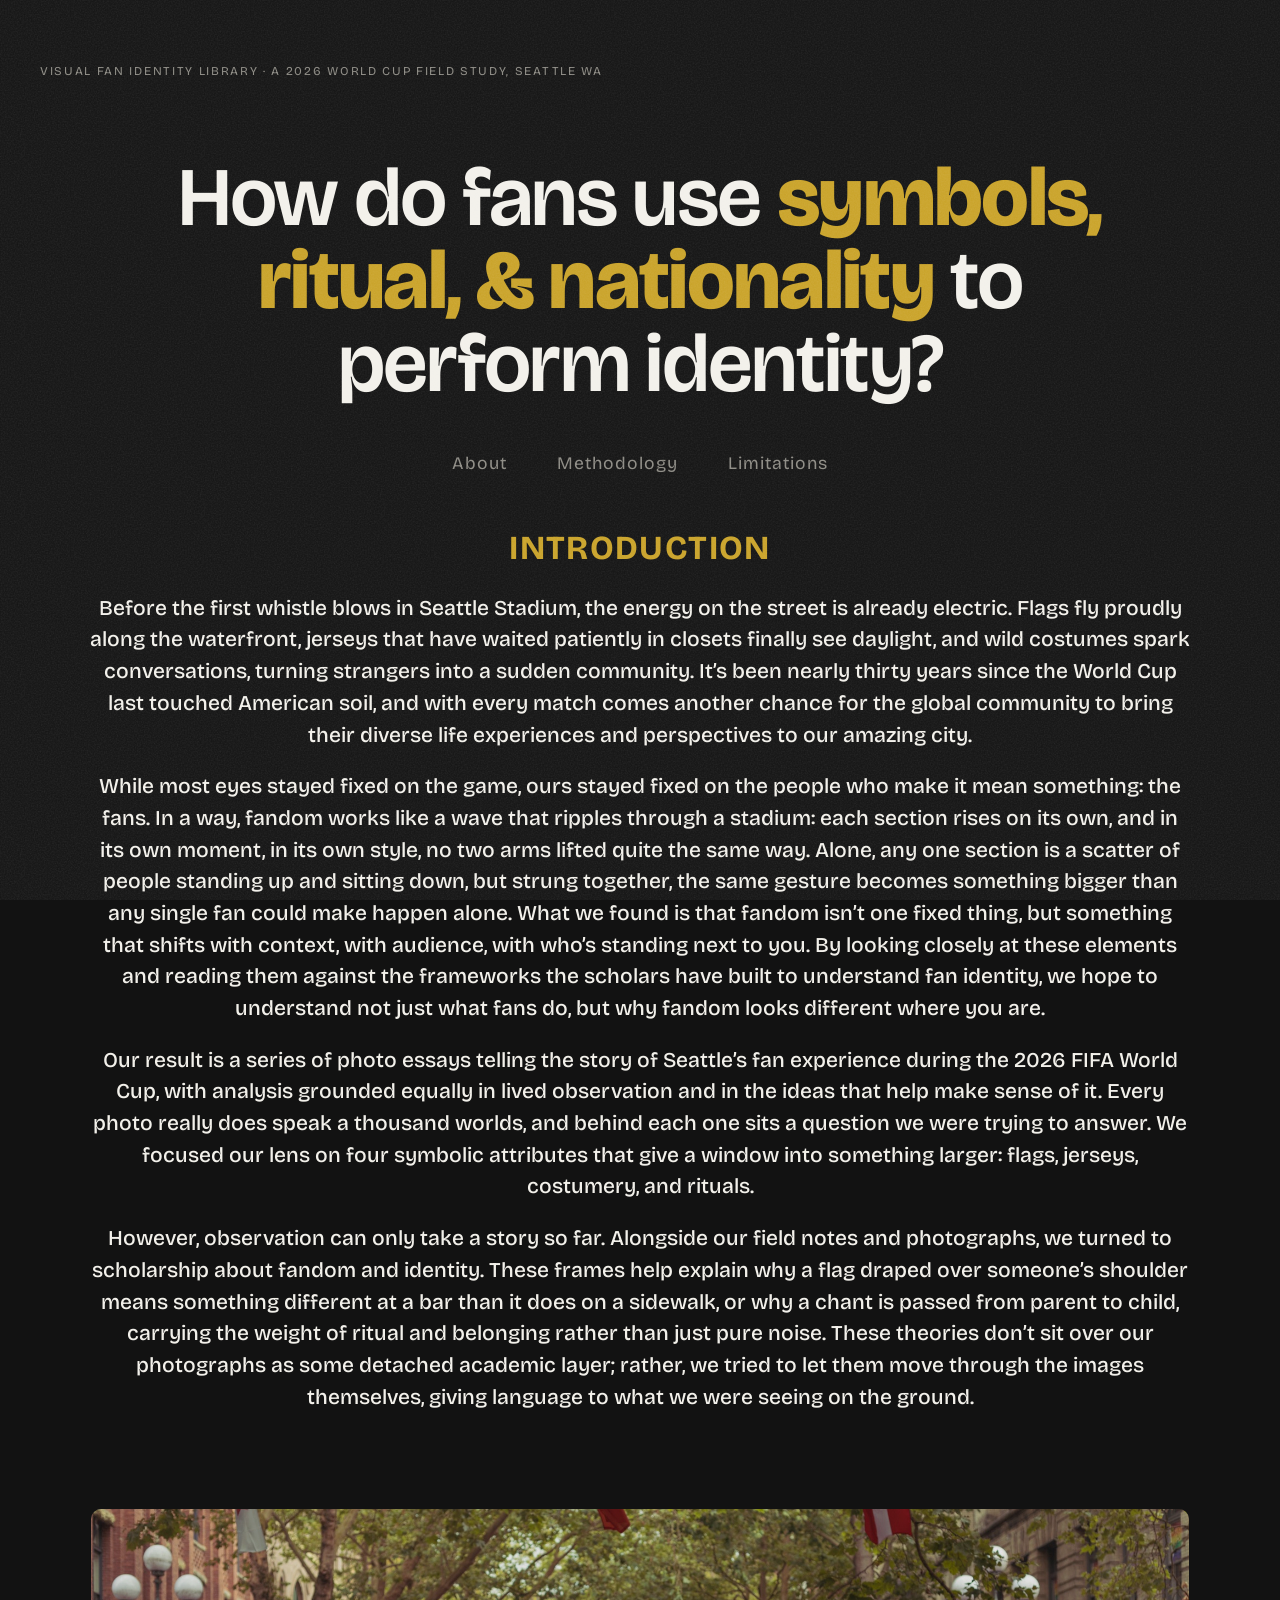
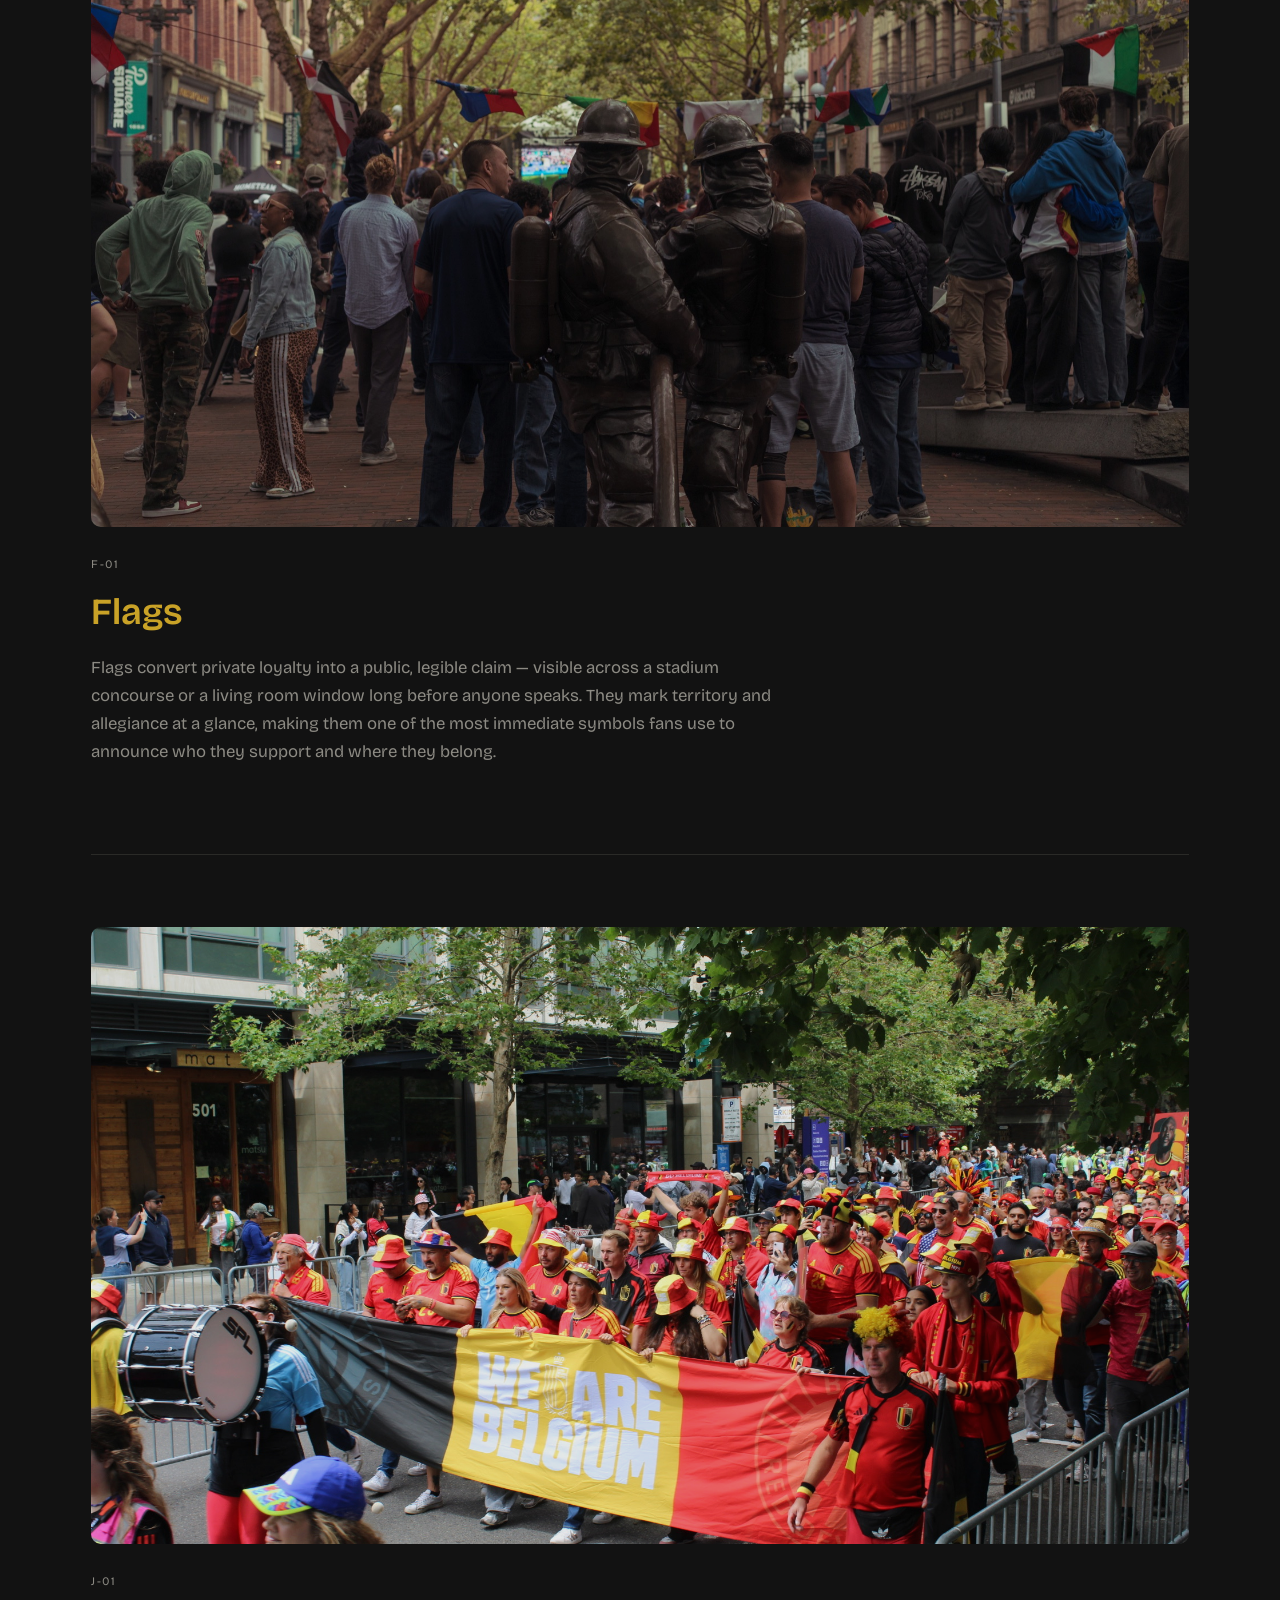
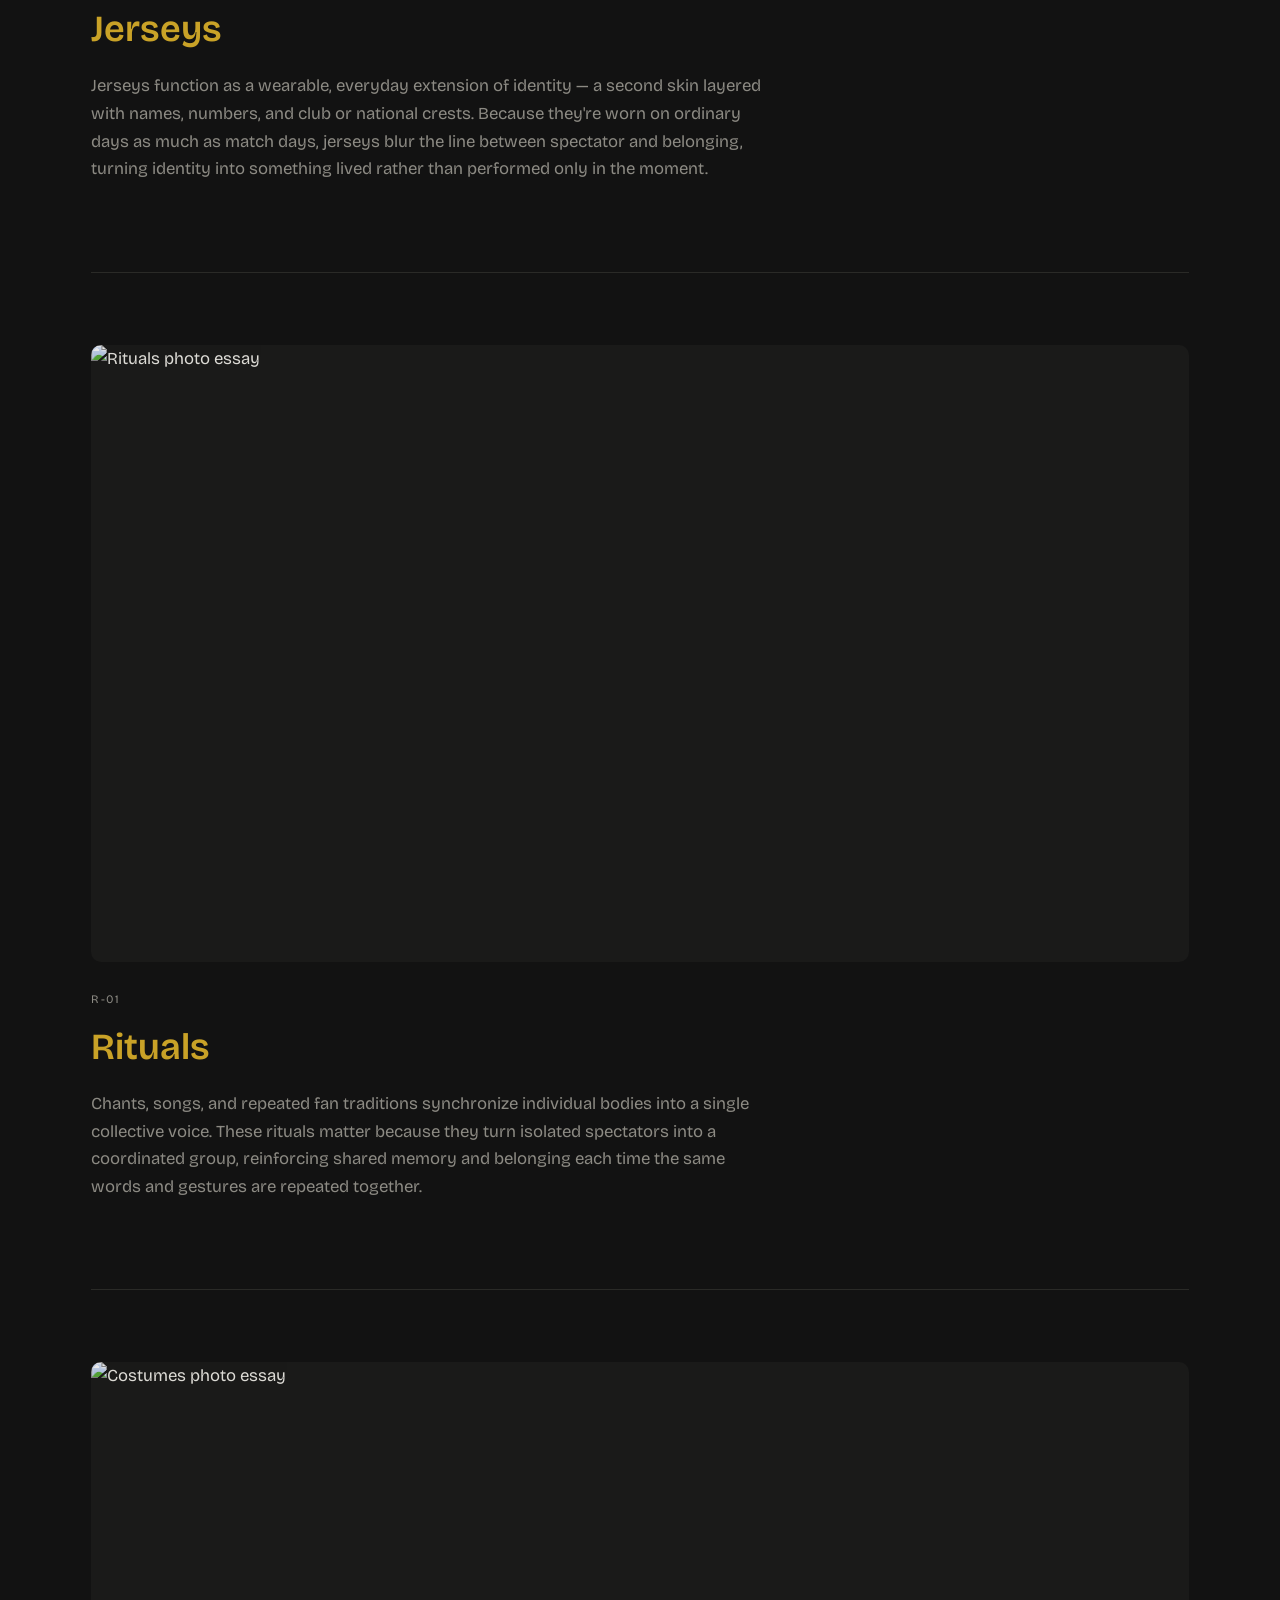
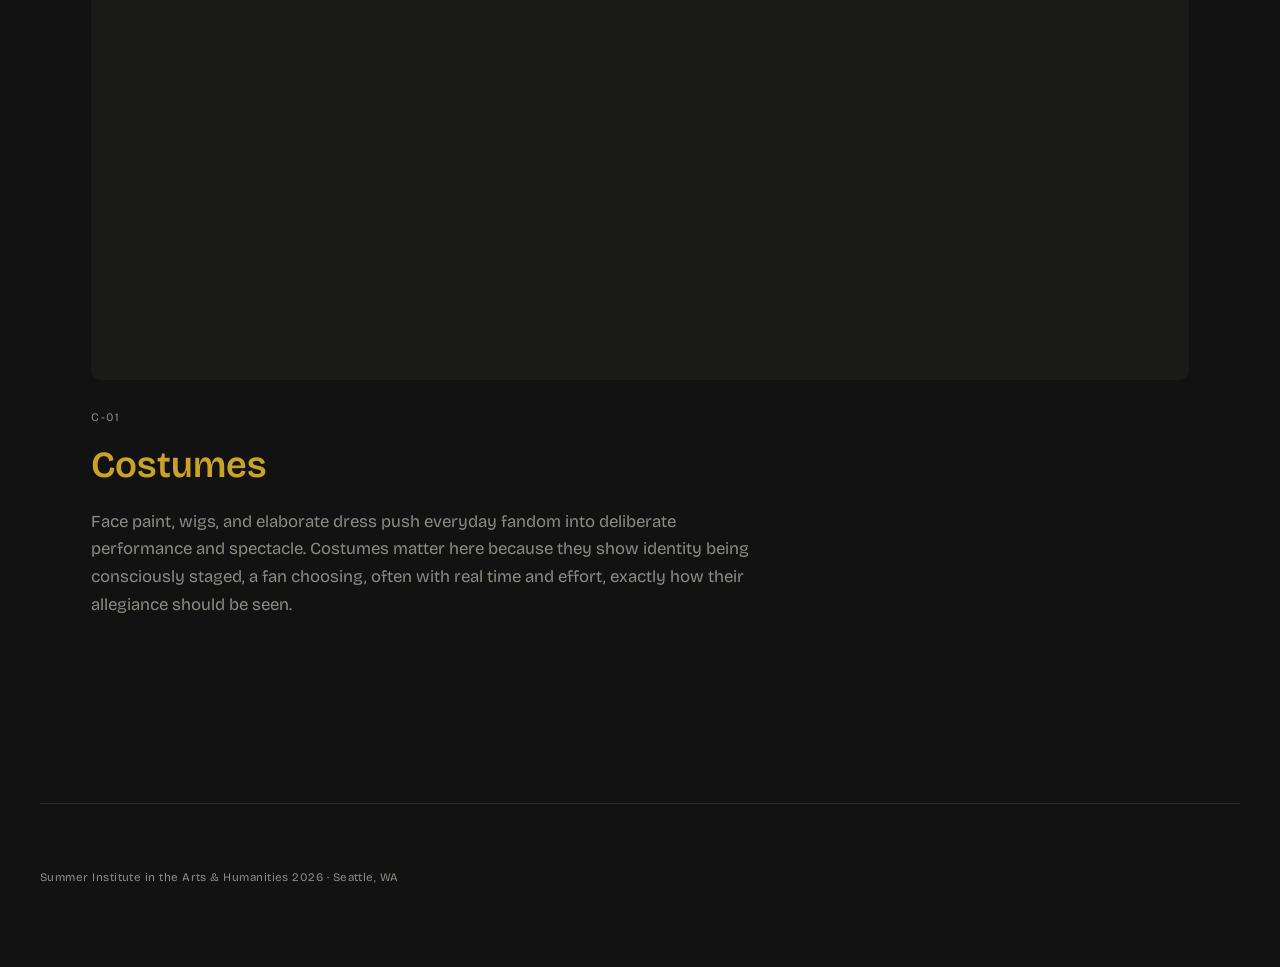
==== index.html @ 1fa7d779 "Remove Bibliography page, add Flags bibliography, center Jerseys/Costumes captions - Delete standalo" ====
<!DOCTYPE html>
<html lang="en">
<head>
  <meta charset="UTF-8">
  <meta name="viewport" content="width=device-width, initial-scale=1.0">
  <!-- EDIT ME: this shows up as the browser tab title -->
  <title>Visual Fandom Gallery — Symbols of Fan Identity in Seattle World Cup Culture</title>
  <link rel="stylesheet" href="styles.css">
</head>
<body>

  <div class="grain" aria-hidden="true"></div>

  <!-- ============================================================
       PAGE LOADER — a brief building-blocks animation shown while
       the page loads, faded out by loader.js once everything is
       ready. Purely decorative; the <noscript> rule keeps it from
       blocking the page for anyone without JavaScript.
       ============================================================ -->
  <div class="loader" id="page-loader" aria-hidden="true">
    <div class="loader__stack">
      <span class="loader__block loader__block--1"></span>
      <span class="loader__block loader__block--2"></span>
      <span class="loader__block loader__block--3"></span>
    </div>
    <p class="loader__text">Built by students in the Arts &amp; Humanities</p>
  </div>
  <noscript><style>.loader { display: none; }</style></noscript>

  <!-- ============================================================
       MASTHEAD — plain text only on the home page, on purpose.
       No nav links here: the four photos below (plus the section
       links under the hero title) are the only clickable things on
       this page.
       ============================================================ -->
  <header class="masthead container">
    <span class="masthead__wordmark">Visual Fan Identity Library · A 2026 World Cup Field Study, Seattle WA</span>
  </header>

  <main>
    <!-- ============================================================
         HERO — big headline + short intro, deliberately off-center.
         EDIT ME: replace both the headline and the 2-4 sentence
         intro paragraph with your own project description.
         ============================================================ -->
    <section class="hero container">
      <h1 class="hero__title">How do fans use <em>symbols, ritual, &amp; nationality</em> to perform identity?</h1>

      <!-- ============================================================
           SECTION LINKS — plain text, centered, larger than the small
           mono nav used elsewhere. Each plays a quick decode animation
           (see script at the bottom of this file) before navigating.
           ============================================================ -->
      <nav class="section-links" aria-label="About this project">
        <a href="about.html" class="section-link">About</a>
        <a href="methodology.html" class="section-link">Methodology</a>
        <a href="limitations.html" class="section-link">Limitations</a>
      </nav>

      <div class="hero__intro">
        <span class="eyebrow">Introduction</span>
        <p>
          Before the first whistle blows in Seattle Stadium, the energy on the street is
          already electric. Flags fly proudly along the waterfront, jerseys that have
          waited patiently in closets finally see daylight, and wild costumes spark
          conversations, turning strangers into a sudden community. It’s been nearly
          thirty years since the World Cup last touched American soil, and with every
          match comes another chance for the global community to bring their diverse
          life experiences and perspectives to our amazing city.
        </p>
        <p>
          While most eyes stayed fixed on the game, ours stayed fixed on the people who
          make it mean something: the fans. In a way, fandom works like a wave that
          ripples through a stadium: each section rises on its own, and in its own
          moment, in its own style, no two arms lifted quite the same way. Alone, any
          one section is a scatter of people standing up and sitting down, but strung
          together, the same gesture becomes something bigger than any single fan could
          make happen alone. What we found is that fandom isn’t one fixed thing, but
          something that shifts with context, with audience, with who’s standing next
          to you. By looking closely at these elements and reading them against the
          frameworks the scholars have built to understand fan identity, we hope to
          understand not just what fans do, but why fandom looks different where you are.
        </p>
        <p>
          Our result is a series of photo essays telling the story of Seattle’s fan
          experience during the 2026 FIFA World Cup, with analysis grounded equally in
          lived observation and in the ideas that help make sense of it. Every photo
          really does speak a thousand worlds, and behind each one sits a question we
          were trying to answer. We focused our lens on four symbolic attributes that
          give a window into something larger: flags, jerseys, costumery, and rituals.
        </p>
        <p>
          However, observation can only take a story so far. Alongside our field notes
          and photographs, we turned to scholarship about fandom and identity. These
          frames help explain why a flag draped over someone’s shoulder means something
          different at a bar than it does on a sidewalk, or why a chant is passed from
          parent to child, carrying the weight of ritual and belonging rather than just
          pure noise. These theories don’t sit over our photographs as some detached
          academic layer; rather, we tried to let them move through the images
          themselves, giving language to what we were seeing on the ground.
        </p>
      </div>
    </section>

    <!-- ============================================================
         CATEGORY LIST — the only interactive elements on this page.
         Each category is one <article class="category"> containing:
           1) a photo wrapped in <a class="photo-link"> — the ONLY link
           2) a heading + short blurb underneath, as plain text (not a link)
         All four photos share the same aspect ratio (set in styles.css)
         so they read as one consistent scrolling list.
         To reorder categories, move the whole <article>...</article>
         block up or down. To edit a blurb, just rewrite the text inside
         its <p class="category__blurb">.
         ============================================================ -->
    <section class="container">
      <div class="category-list">

        <article class="category">
          <a class="photo-link" href="flags.html" aria-label="View the Flags photo essay">
            <!-- EDIT ME: swap src for a real photo, e.g. images/flags-cover.jpg -->
            <img class="photo-link__img" src="cover-flags.jpg" alt="Flags photo essay">
          </a>
          <div class="category__copy">
            <span class="category__code">F-01</span>
            <h2 class="category__title">Flags</h2>
            <!-- EDIT ME -->
            <p class="category__blurb">
              Flags convert private loyalty into a public, legible claim — visible across
              a stadium concourse or a living room window long before anyone speaks. They
              mark territory and allegiance at a glance, making them one of the most
              immediate symbols fans use to announce who they support and where they belong.
            </p>
          </div>
        </article>

        <article class="category">
          <a class="photo-link" href="jerseys.html" aria-label="View the Jerseys photo essay">
            <img class="photo-link__img" src="JerseyCoverPhoto.JPG" alt="Jerseys photo essay">
          </a>
          <div class="category__copy">
            <span class="category__code">J-01</span>
            <h2 class="category__title">Jerseys</h2>
            <p class="category__blurb">
              Jerseys function as a wearable, everyday extension of identity — a second
              skin layered with names, numbers, and club or national crests. Because
              they're worn on ordinary days as much as match days, jerseys blur the line
              between spectator and belonging, turning identity into something lived
              rather than performed only in the moment.
            </p>
          </div>
        </article>

        <article class="category">
          <a class="photo-link" href="rituals.html" aria-label="View the Rituals photo essay">
            <img class="photo-link__img" src="Ritual_Photo0.jpg" alt="Rituals photo essay">
          </a>
          <div class="category__copy">
            <span class="category__code">R-01</span>
            <h2 class="category__title">Rituals</h2>
            <p class="category__blurb">
              Chants, songs, and repeated fan traditions synchronize individual bodies
              into a single collective voice. These rituals matter because they turn
              isolated spectators into a coordinated group, reinforcing shared memory and
              belonging each time the same words and gestures are repeated together.
            </p>
          </div>
        </article>

        <article class="category">
          <a class="photo-link" href="costumes.html" aria-label="View the Costumes photo essay">
            <img class="photo-link__img" src="images/cover-costumes.svg" alt="Costumes photo essay">
          </a>
          <div class="category__copy">
            <span class="category__code">C-01</span>
            <h2 class="category__title">Costumes</h2>
            <p class="category__blurb">
              Face paint, wigs, and elaborate dress push everyday fandom into deliberate
              performance and spectacle. Costumes matter here because they show identity
              being consciously staged, a fan choosing, often with real time and effort,
              exactly how their allegiance should be seen.
            </p>
          </div>
        </article>

      </div>
    </section>
  </main>

  <!-- Footer is plain text — no link — to keep this page's other
       interactive elements limited to the four photos and the
       section links above. -->
  <footer class="site-footer container">
    <p>Summer Institute in the Arts & Humanities 2026 · Seattle, WA</p>
  </footer>

  <script src="loader.js"></script>

  <!-- ============================================================
       SECTION LINK ANIMATION — deliberately low-effort: on click,
       scramble each link's letters for a few frames, then land on
       its target page. Purely decorative; falls back to a normal
       link if JS is unavailable (no e.preventDefault happens without it).
       ============================================================ -->
  <script>
    (function () {
      var links = document.querySelectorAll('.section-link');
      var chars = 'ABCDEFGHIJKLMNOPQRSTUVWXYZ';

      links.forEach(function (link) {
        var label = link.textContent;

        link.addEventListener('click', function (e) {
          e.preventDefault();
          var target = link.getAttribute('href');
          var frame = 0;
          var totalFrames = 10;

          link.classList.add('section-link--decoding');

          var interval = setInterval(function () {
            frame++;
            var revealCount = Math.round((frame / totalFrames) * label.length);
            var scrambled = label
              .split('')
              .map(function (ch, i) {
                return i < revealCount ? ch : chars[Math.floor(Math.random() * chars.length)];
              })
              .join('');
            link.textContent = scrambled;

            if (frame >= totalFrames) {
              clearInterval(interval);
              link.textContent = label;
              window.location.href = target;
            }
          }, 35);
        });
      });
    })();
  </script>

</body>
</html>
---- styles.css ----
/* =========================================================================
   STYLES.CSS
   One stylesheet, shared by every page.
   Read top to bottom:
     1. Fonts + tokens (color/type/space) — change the whole site from here
     2. Reset / base
     3. Masthead + footer
     4. Home page: hero + vertical category list
     5. Sub-pages: essay header, sequential essay figures, prev/next
     6. Small screens
   "EDIT ME" comments mark what you'll actually want to touch.
   ========================================================================= */

@import url('https://fonts.googleapis.com/css2?family=Bricolage+Grotesque:opsz,wght@6..144,200..800&display=swap');

/* -------------------------------------------------------------------------
   1. TOKENS
   A dominant charcoal surface, one sharp lime accent used sparingly, and
   two elevated tones for bento-style layering. Colors are intentionally
   NOT distributed evenly — almost everything on the page is charcoal/off-
   white; lime appears only where it should draw the eye.
   ------------------------------------------------------------------------- */
:root {
  /* EDIT ME: colors */
  --bg: #121212;            /* dominant surface — deep charcoal */
  --bg-elevated: #1A1A19;   /* first layer up — bento tile background */
  --bg-elevated-2: #202020; /* second layer up — hover / deepest tile */
  --text: #F2F0EA;          /* primary text, warm off-white (not pure white) */
  --text-muted: #8C8A83;    /* secondary / caption text */
  --line: #2A2A27;          /* hairline borders, seams between bento tiles */
  --accent: #C9A227;        /* archive-label brass — the ONE sharp accent. use rarely. */
  --accent-dim: #A6841F;    /* pressed/hover state for the accent */

  /* type */
  /* One bold contemporary grotesque, three roles: headline, body, and
     small tracked labels are all Bricolage Grotesque, differentiated
     by weight/size/case rather than by swapping typefaces — closer to
     how a museum brands its own exhibitions (bold sans wayfinding)
     than a typical "heading font + body font + UI font" tech stack. */
  --font-display: 'Bricolage Grotesque', sans-serif;
  --font-body: 'Bricolage Grotesque', sans-serif;
  --font-mono: 'Bricolage Grotesque', sans-serif; /* labels/catalog codes — no monospace */

  /* layout */
  --max-width: 1200px;
  --gutter: clamp(1.25rem, 4vw, 4rem); /* generous, responsive side margin */
  --seam: 3px; /* gap between bento tiles */
}

/* -------------------------------------------------------------------------
   2. RESET / BASE
   ------------------------------------------------------------------------- */
* { box-sizing: border-box; }

html { scroll-behavior: smooth; }

body {
  margin: 0;
  background: var(--bg);
  color: var(--text);
  font-family: var(--font-body);
  font-size: 1.05rem;
  line-height: 1.65;
  -webkit-font-smoothing: antialiased;
}

/* Film-grain overlay, screen-space (fixed, not tied to page height),
   so the charcoal surfaces read as a textured print rather than a
   flat digital black. Pure SVG noise, no image asset. Sits above
   everything (including photos) but never blocks clicks. */
.grain {
  position: fixed;
  inset: 0;
  z-index: 9999; /* above everything, including photos */
  pointer-events: none;
  opacity: 0.11;
  mix-blend-mode: screen;
  background-image: url("data:image/svg+xml,%3Csvg xmlns='http://www.w3.org/2000/svg' width='180' height='180'%3E%3Cfilter id='n'%3E%3CfeTurbulence type='fractalNoise' baseFrequency='0.7' numOctaves='3' stitchTiles='stitch'/%3E%3CfeColorMatrix type='saturate' values='0'/%3E%3C/filter%3E%3Crect width='100%25' height='100%25' filter='url(%23n)'/%3E%3C/svg%3E");
  background-size: 180px 180px;
}

h1, h2, h3 {
  font-family: var(--font-display);
  font-weight: 400;
  margin: 0;
}

a { color: inherit; }

a:focus-visible,
button:focus-visible {
  outline: 2px solid var(--accent);
  outline-offset: 4px;
}

img { max-width: 100%; display: block; }

.container {
  max-width: var(--max-width);
  margin: 0 auto;
  padding: 0 var(--gutter);
}

.eyebrow {
  font-family: var(--font-mono);
  font-size: 0.72rem;
  letter-spacing: 0.16em;
  text-transform: uppercase;
  color: var(--accent);
}

/* -------------------------------------------------------------------------
   2b. PAGE LOADER (homepage only)
   A building-blocks animation shown while the homepage loads, faded
   out by loader.js once window "load" fires. Three square blocks
   stack upward, each rotating into place in sequence — the same
   brass accent used everywhere else, on the site's own charcoal
   surface, so it reads as part of the page rather than a generic
   spinner.
   ------------------------------------------------------------------------- */
.loader {
  position: fixed;
  inset: 0;
  z-index: 999;
  display: flex;
  flex-direction: column;
  align-items: center;
  justify-content: center;
  gap: 1.5rem;
  background: var(--bg);
  transition: opacity 1.1s ease, visibility 1.1s ease;
}

.loader.is-hidden {
  opacity: 0;
  visibility: hidden;
  pointer-events: none;
}

.loader__stack {
  position: relative;
  width: 34px;
  height: 114px;
}

.loader__block {
  position: absolute;
  left: 0;
  width: 34px;
  height: 34px;
  border-radius: 5px;
  background: var(--accent);
  opacity: 0;
  transform: translateY(-50px) rotate(-30deg) scale(0.6);
  animation: loader-stack 2.6s ease-in-out infinite;
}

.loader__block--1 { bottom: 0; animation-delay: 0s; }
.loader__block--2 { bottom: 40px; animation-delay: 0.35s; }
.loader__block--3 { bottom: 80px; animation-delay: 0.7s; }

@keyframes loader-stack {
  0%   { opacity: 0; transform: translateY(-50px) rotate(-30deg) scale(0.6); }
  18%  { opacity: 1; transform: translateY(0) rotate(0deg) scale(1); }
  70%  { opacity: 1; transform: translateY(0) rotate(0deg) scale(1); }
  85%  { opacity: 0; transform: translateY(6px) rotate(8deg) scale(0.9); }
  100% { opacity: 0; transform: translateY(-50px) rotate(-30deg) scale(0.6); }
}

.loader__text {
  font-size: 0.72rem;
  letter-spacing: 0.14em;
  text-transform: uppercase;
  color: var(--text-muted);
  margin: 0;
  text-align: center;
}

@media (prefers-reduced-motion: reduce) {
  .loader__block {
    animation: none;
    opacity: 1;
    transform: none;
  }
}

/* -------------------------------------------------------------------------
   3. MASTHEAD + FOOTER
   The home page masthead has NO nav — the four photos are the only
   interactive elements on that page. Sub-pages carry a small text nav
   for wayfinding between essays (see section 5, .site-nav).
   ------------------------------------------------------------------------- */
.masthead {
  padding: clamp(2rem, 5vw, 3.5rem) 0 clamp(1.5rem, 4vw, 2.5rem);
}

.masthead__wordmark {
  font-family: var(--font-mono);
  font-size: 0.75rem;
  letter-spacing: 0.14em;
  text-transform: uppercase;
  color: var(--text-muted);
}

.masthead__wordmark a {
  text-decoration: none;
  color: var(--text-muted);
}

.masthead__wordmark a:hover { color: var(--text); }

/* small text-only nav, used only on sub-pages */
.site-nav {
  margin-top: 0.9rem;
  display: flex;
  gap: 1.25rem;
  flex-wrap: wrap;
}

/* A solid brass block swipes in behind the label on hover (or sits
   permanently under the current page), landing with a slight bounce
   — same block motif as the homepage loader, standing in for the
   old plain underline. */
.site-nav a {
  position: relative;
  display: inline-block;
  font-family: var(--font-mono);
  font-size: 0.75rem;
  letter-spacing: 0.06em;
  text-decoration: none;
  color: var(--text-muted);
  padding: 0.15em 0.4em;
  overflow: hidden;
  transition: color 0.3s ease;
}

.site-nav a::before {
  content: '';
  position: absolute;
  inset: 0;
  background: var(--accent);
  transform: scaleX(0);
  transform-origin: left;
  transition: transform 0.4s cubic-bezier(0.34, 1.56, 0.64, 1);
  z-index: -1;
}

.site-nav a:hover,
.site-nav a[aria-current="page"] {
  color: var(--bg);
}

.site-nav a:hover::before,
.site-nav a[aria-current="page"]::before {
  transform: scaleX(1);
}

.site-footer {
  padding: clamp(2rem, 6vw, 4rem) 0 clamp(2.5rem, 8vw, 5rem);
  margin-top: clamp(3rem, 8vw, 6rem);
  border-top: 1px solid var(--line);
}

.site-footer p {
  font-family: var(--font-mono);
  font-size: 0.72rem;
  letter-spacing: 0.04em;
  color: var(--text-muted);
  margin: 0;
}

.site-footer a { color: var(--text-muted); text-decoration: underline; }
.site-footer a:hover { color: var(--accent); }

/* -------------------------------------------------------------------------
   4a. HOME — hero, centered: headline, "Field Log" label, and the intro
   paragraph all sit centered on the page.
   ------------------------------------------------------------------------- */
.hero {
  padding: clamp(1rem, 4vw, 2rem) 0 clamp(3rem, 8vw, 6rem);
  text-align: center;
}

.hero__title {
  font-size: clamp(2.6rem, 7vw, 5.2rem);
  font-weight: 600;
  line-height: 1.0;
  max-width: 20ch;
  letter-spacing: -0.02em;
  margin: 0 auto; /* centers the title's own text block within .hero */
}

.hero__title em {
  /* Bricolage Grotesque has no true italic, so emphasis comes from a
     weight jump + the accent color instead of a style switch. */
  font-style: normal;
  font-weight: 800;
  color: var(--accent);
}

/* Below the title, above the preface: text-only links out to the
   project's meta pages (About, Methodology, Limitations,
   Bibliography). Larger and more prominent than the small mono nav
   used elsewhere, since this is the page's second interactive
   element (after the four category photos further down). */
.section-links {
  display: flex;
  justify-content: center;
  flex-wrap: wrap;
  gap: clamp(1rem, 3vw, 2rem);
  margin: clamp(1.5rem, 4vw, 2.5rem) 0;
}

/* Same brass-block swipe as .site-nav, sized up to match these
   larger homepage links — a solid block lands behind the label with
   a slight bounce instead of the old plain underline. */
.section-link {
  position: relative;
  display: inline-block;
  font-family: var(--font-mono);
  font-size: clamp(0.95rem, 1.6vw, 1.1rem);
  letter-spacing: 0.06em;
  text-decoration: none;
  color: var(--text-muted);
  padding: 0.2em 0.5em;
  overflow: hidden;
  transition: color 0.3s ease;
}

.section-link::before {
  content: '';
  position: absolute;
  inset: 0;
  background: var(--accent);
  transform: scaleX(0);
  transform-origin: left;
  transition: transform 0.4s cubic-bezier(0.34, 1.56, 0.64, 1);
  z-index: -1;
}

.section-link:hover,
.section-link:focus-visible {
  color: var(--bg);
}

.section-link:hover::before,
.section-link:focus-visible::before {
  transform: scaleX(1);
}

/* Click animation: the block lands solid (same as hover) while the
   link text scrambles/decodes in JS, right before navigating. */
.section-link--decoding {
  color: var(--bg);
  animation: section-link-pulse 0.4s ease;
}

.section-link--decoding::before {
  transform: scaleX(1);
}

@keyframes section-link-pulse {
  0%   { letter-spacing: 0.06em; }
  45%  { letter-spacing: 0.22em; }
  100% { letter-spacing: 0.06em; }
}

.hero__intro {
  margin: clamp(1.5rem, 5vw, 2.5rem) auto 0; /* auto left/right centers this block */
  max-width: 92%;
}

.hero__intro p {
  color: var(--text);
  font-weight: 500;
  font-size: clamp(1.1rem, 2.2vw, 1.32rem);
  line-height: 1.5;
  margin: 0;
}

.hero__intro p + p {
  margin-top: 1.25rem;
}

.hero__intro .eyebrow {
  display: block;
  font-size: clamp(1.5rem, 3.5vw, 2.1rem);
  font-weight: 700;
  letter-spacing: 0.04em;
  margin-bottom: 1rem;
}

/* -------------------------------------------------------------------------
   4b. HOME — a vertical, scrollable list of the four categories.
   Each .category is: one big photo (the ONLY clickable element — the
   <a class="photo-link">), then a heading and a short blurb sitting
   underneath it as plain, non-interactive text. All four photos share
   the same aspect ratio so they read as one consistent list.
   ------------------------------------------------------------------------- */
.category-list {
  display: flex;
  flex-direction: column;
}

.category {
  padding: clamp(2.5rem, 6vw, 4.5rem) 0;
  border-top: 1px solid var(--line);
}

.category:first-child { border-top: none; padding-top: 0; }

.photo-link {
  position: relative;
  display: block;
  overflow: hidden;
  background: var(--bg-elevated);
  border-radius: 10px;
  aspect-ratio: 16 / 9; /* same shape for every photo, however big the screen */
  width: 100%;
}

.photo-link__img {
  position: absolute;
  inset: 0;
  width: 100%;
  height: 100%;
  object-fit: cover;
  transition: transform 0.5s cubic-bezier(0.16, 1, 0.3, 1), opacity 0.3s ease;
  opacity: 0.9;
}

.photo-link:hover .photo-link__img,
.photo-link:focus-visible .photo-link__img {
  transform: scale(1.03);
  opacity: 1;
}

.category__copy {
  margin-top: clamp(1.25rem, 3vw, 1.75rem);
  max-width: 62ch;
}

.category__code {
  font-family: var(--font-mono);
  font-size: 0.72rem;
  letter-spacing: 0.12em;
  color: var(--text-muted);
  display: block;
  margin-bottom: 0.5rem;
}

.category__title {
  /* the secondary/accent color, so each heading pops against the
     charcoal background and the muted body text below it */
  color: var(--accent);
  font-size: clamp(1.6rem, 3.6vw, 2.3rem);
  font-weight: 600;
}

.category__blurb {
  margin-top: 0.75rem;
  color: var(--text-muted);
  font-size: 1.05rem;
}

/* -------------------------------------------------------------------------
   5. SUB-PAGES (the four photo essays)
   ------------------------------------------------------------------------- */
.essay-header {
  padding: clamp(2rem, 5vw, 3rem) 0 clamp(2rem, 5vw, 3rem);
  border-bottom: 1px solid var(--line);
}

.essay-header h1 {
  font-size: clamp(2.4rem, 6vw, 4rem);
  font-weight: 600;
  letter-spacing: -0.02em;
  margin-top: 0.6rem;
}

.hero-highlight {
  color: var(--accent);
}

.hero-subtitle {
  font-size: 0.7em;
}

.essay-header__framework {
  max-width: 52ch;
  color: var(--text-muted);
  margin-top: 1.25rem;
  font-size: 1.05rem;
}

.essay-header--centered {
  text-align: center;
}

.essay-header--centered .essay-header__framework {
  max-width: 62ch;
  margin-left: auto;
  margin-right: auto;
}

.essay-header__byline {
  font-family: var(--font-mono);
  font-size: 0.8rem;
  letter-spacing: 0.06em;
  text-transform: uppercase;
  color: var(--text-muted);
  margin-top: 1.25rem;
  padding-top: 1rem;
  border-top: 1px solid var(--line);
}

.essay-header__byline-author {
  color: var(--text);
  font-weight: 600;
}

.essay-preface {
  padding-top: clamp(1.75rem, 4vw, 2.75rem);
  text-align: center;
}

.essay-preface .eyebrow {
  display: block;
  font-size: clamp(1.5rem, 3.5vw, 2.1rem);
  font-weight: 700;
  letter-spacing: 0.04em;
}

.essay-preface__text {
  max-width: 62ch;
  color: var(--text-muted);
  margin: 0.75rem auto 0;
  font-size: 1.2rem;
  text-align: center;
}

.essay-preface__text + .essay-preface__text {
  margin-top: 1.25rem;
}

.essay {
  padding: clamp(3rem, 6vw, 4.5rem) 0;
}

.essay-intro {
  padding-top: clamp(1.75rem, 4vw, 2.75rem);
  padding-bottom: clamp(1.75rem, 4vw, 2.75rem);
  border-top: 1px solid var(--line);
}

.bibliography-section {
  border-top: 1px solid var(--line);
}

.bibliography-list {
  list-style: none;
  margin-top: 1.25rem;
  display: flex;
  flex-direction: column;
  gap: 1.1rem;
  max-width: 68ch;
}

.bibliography-list li {
  color: var(--text-muted);
  font-size: 0.95rem;
  line-height: 1.6;
  padding-left: 1.75rem;
  text-indent: -1.75rem;
  word-break: break-word;
}

.bibliography-list a {
  color: var(--accent);
  text-decoration: underline;
  text-decoration-color: var(--line);
}

.bibliography-list a:hover {
  color: var(--accent-dim);
}

.sponsors-section {
  padding-top: clamp(2rem, 4vw, 3rem);
  border-top: 1px solid var(--line);
}

.sponsors-heading {
  font-weight: 700;
  color: var(--text);
  font-size: clamp(1.3rem, 3vw, 1.8rem);
  letter-spacing: -0.01em;
}

.sponsor-list {
  list-style: none;
  margin-top: 1.25rem;
  display: flex;
  flex-direction: row;
  flex-wrap: wrap;
  justify-content: space-between;
  gap: 1rem 1.5rem;
  color: var(--text-muted);
  font-size: 1.05rem;
}

.sponsor-list li {
  flex: 1 1 0;
  text-align: center;
}

/* Sequential, single-column narrative: every figure stacks directly
   beneath the one before it, photo on top and its caption/note
   underneath — no side-by-side text, no separate grid section. */
.essay-sequence {
  display: flex;
  flex-direction: column;
  gap: clamp(2.5rem, 6vw, 4rem);
}

.essay-figure {
  margin: 0;
}

.essay-figure img {
  width: 100%;
  border-radius: 10px;
  background: var(--bg-elevated);
}

.essay-figure figcaption {
  margin-top: 0.9rem;
  max-width: 62ch;
}

.essay-figure__num {
  display: block;
  font-family: var(--font-mono);
  font-size: 0.72rem;
  letter-spacing: 0.04em;
  color: var(--text-muted);
}

.essay-figure__note {
  margin: 0.6rem 0 0;
  color: var(--text);
}

.page-flags .essay-figure figcaption,
.page-jerseys .essay-figure figcaption,
.page-costumes .essay-figure figcaption {
  max-width: 92%;
  margin-left: auto;
  margin-right: auto;
  text-align: center;
}

.essay-figure__note .placeholder-note {
  display: block;
  font-family: var(--font-mono);
  font-size: 0.72rem;
  color: var(--accent);
  border-left: 2px solid var(--accent);
  padding-left: 0.75rem;
  margin-top: 1rem;
}

.essay-nav {
  padding: 1rem 0 clamp(3rem, 8vw, 5rem);
  display: flex;
  justify-content: space-between;
  border-top: 1px solid var(--line);
  margin-top: 1rem;
}

.essay-nav a {
  font-family: var(--font-mono);
  font-size: 0.8rem;
  text-decoration: none;
  color: var(--text-muted);
  padding-top: 1rem;
}

.essay-nav a:hover { color: var(--accent); }

/* -------------------------------------------------------------------------
   5b. META PAGES — About, Methodology, Limitations, Bibliography
   ------------------------------------------------------------------------- */
.page-section-title {
  font-family: var(--font-mono);
  font-weight: 400;
  font-size: 0.8rem;
  letter-spacing: 0.1em;
  text-transform: uppercase;
  color: var(--text-muted);
  margin-bottom: 1.5rem;
}

/* Methodology / Limitations: plain reading prose, one subsection per
   h2, a paragraph or two underneath each. */
.page-prose {
  display: flex;
  flex-direction: column;
  gap: clamp(2rem, 5vw, 3rem);
  max-width: 68ch;
}

.page-prose section > .page-section-title {
  margin-bottom: 0.75rem;
}

.page-prose p {
  margin: 0.75rem 0 0;
  color: var(--text);
}

.page-prose p:first-of-type { margin-top: 0.75rem; }

/* Bibliography: a plain hanging-indent citation list. */
.bibliography-list {
  list-style: none;
  margin: 0;
  padding: 0;
  max-width: 68ch;
  display: flex;
  flex-direction: column;
  gap: 1.1rem;
}

.bibliography-list li {
  font-family: var(--font-mono);
  font-size: 0.92rem;
  line-height: 1.6;
  color: var(--text-muted);
  padding-left: 1.5em;
  text-indent: -1.5em;
}

.author-grid {
  display: grid;
  grid-template-columns: repeat(2, 1fr);
  gap: var(--seam);
}

.author-card {
  padding: clamp(1.5rem, 3vw, 2rem);
  background: var(--bg-elevated);
  border-radius: 10px;
}

.author-card__code {
  font-family: var(--font-mono);
  font-size: 0.72rem;
  letter-spacing: 0.12em;
  color: var(--accent);
  display: block;
  margin-bottom: 0.75rem;
}

.author-card__name {
  font-size: 1.3rem;
  font-weight: 400;
}

.author-card__bio {
  margin-top: 0.6rem;
  color: var(--text-muted);
  font-size: 0.98rem;
}

/* -------------------------------------------------------------------------
   6. SMALL SCREENS
   ------------------------------------------------------------------------- */
@media (max-width: 800px) {
  .hero__title { max-width: none; }

  .photo-link {
    aspect-ratio: 4 / 3;
  }

  .author-grid {
    grid-template-columns: 1fr;
  }
}
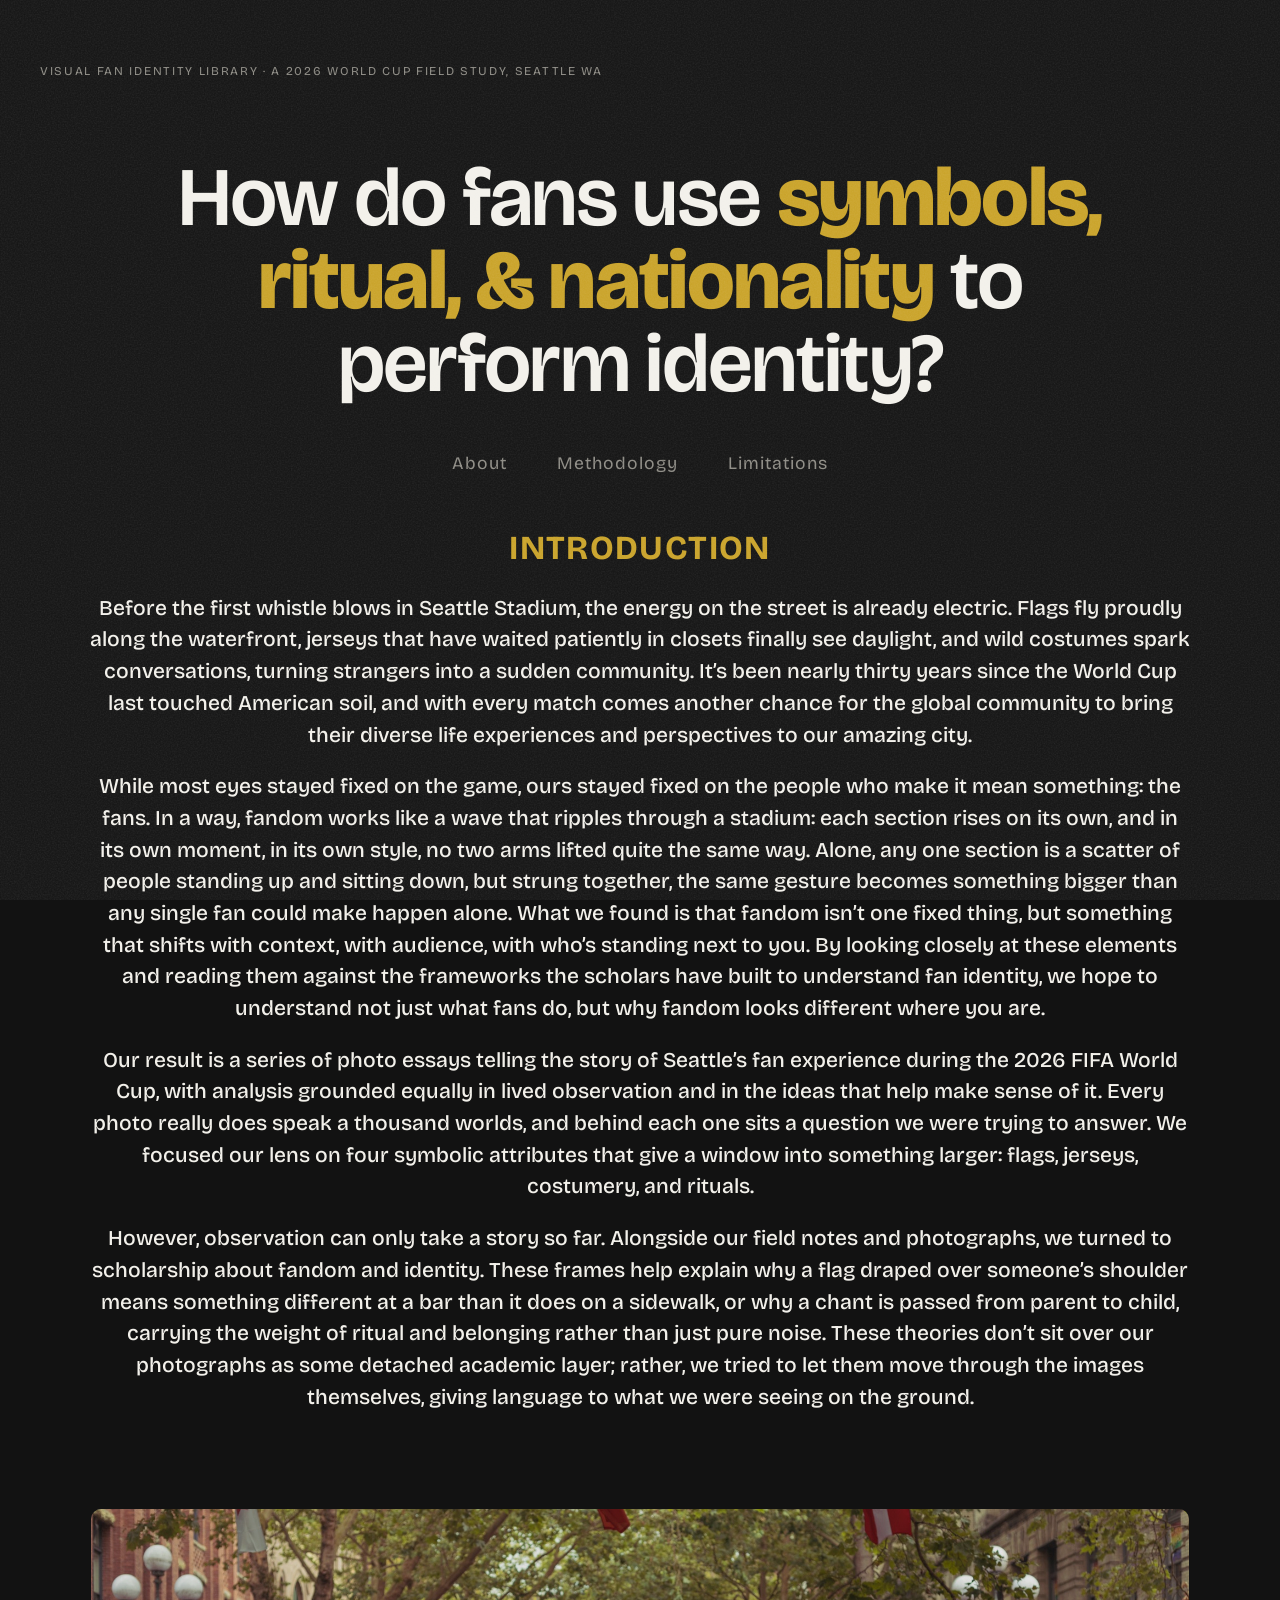
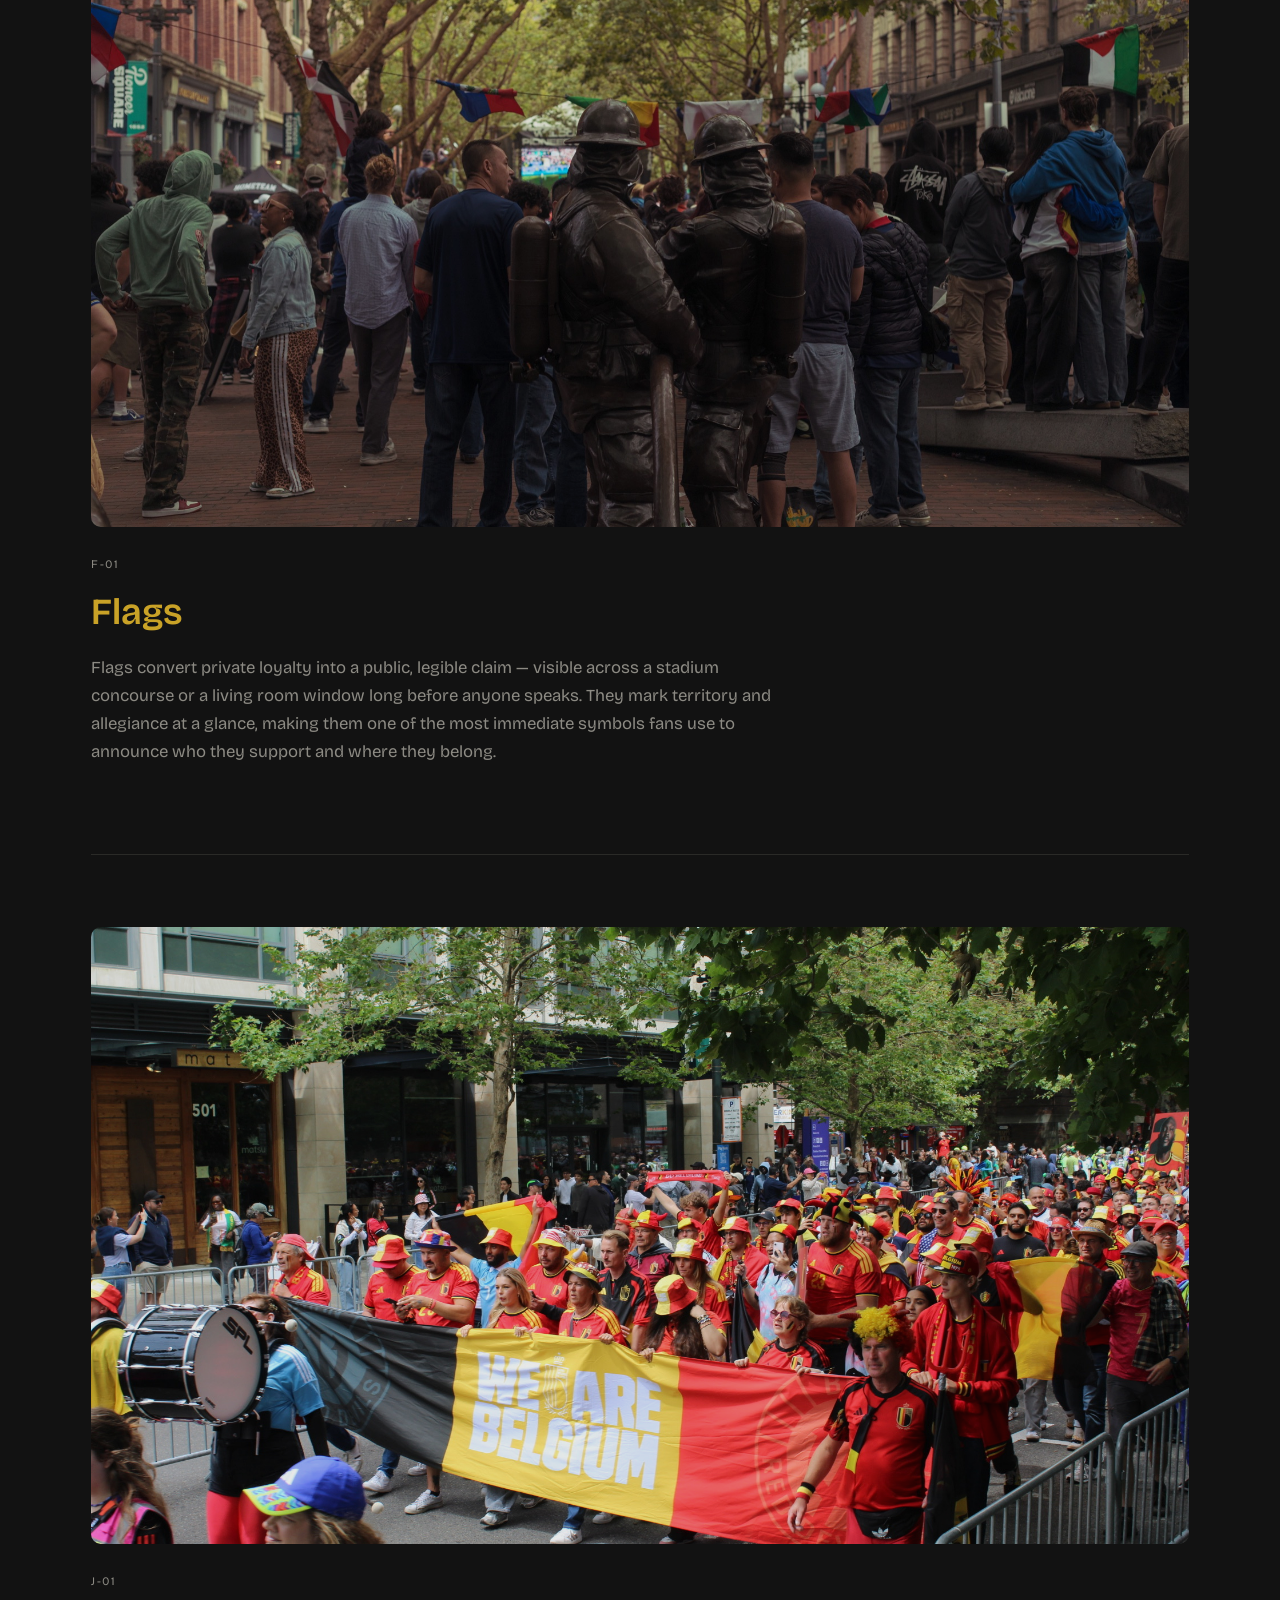
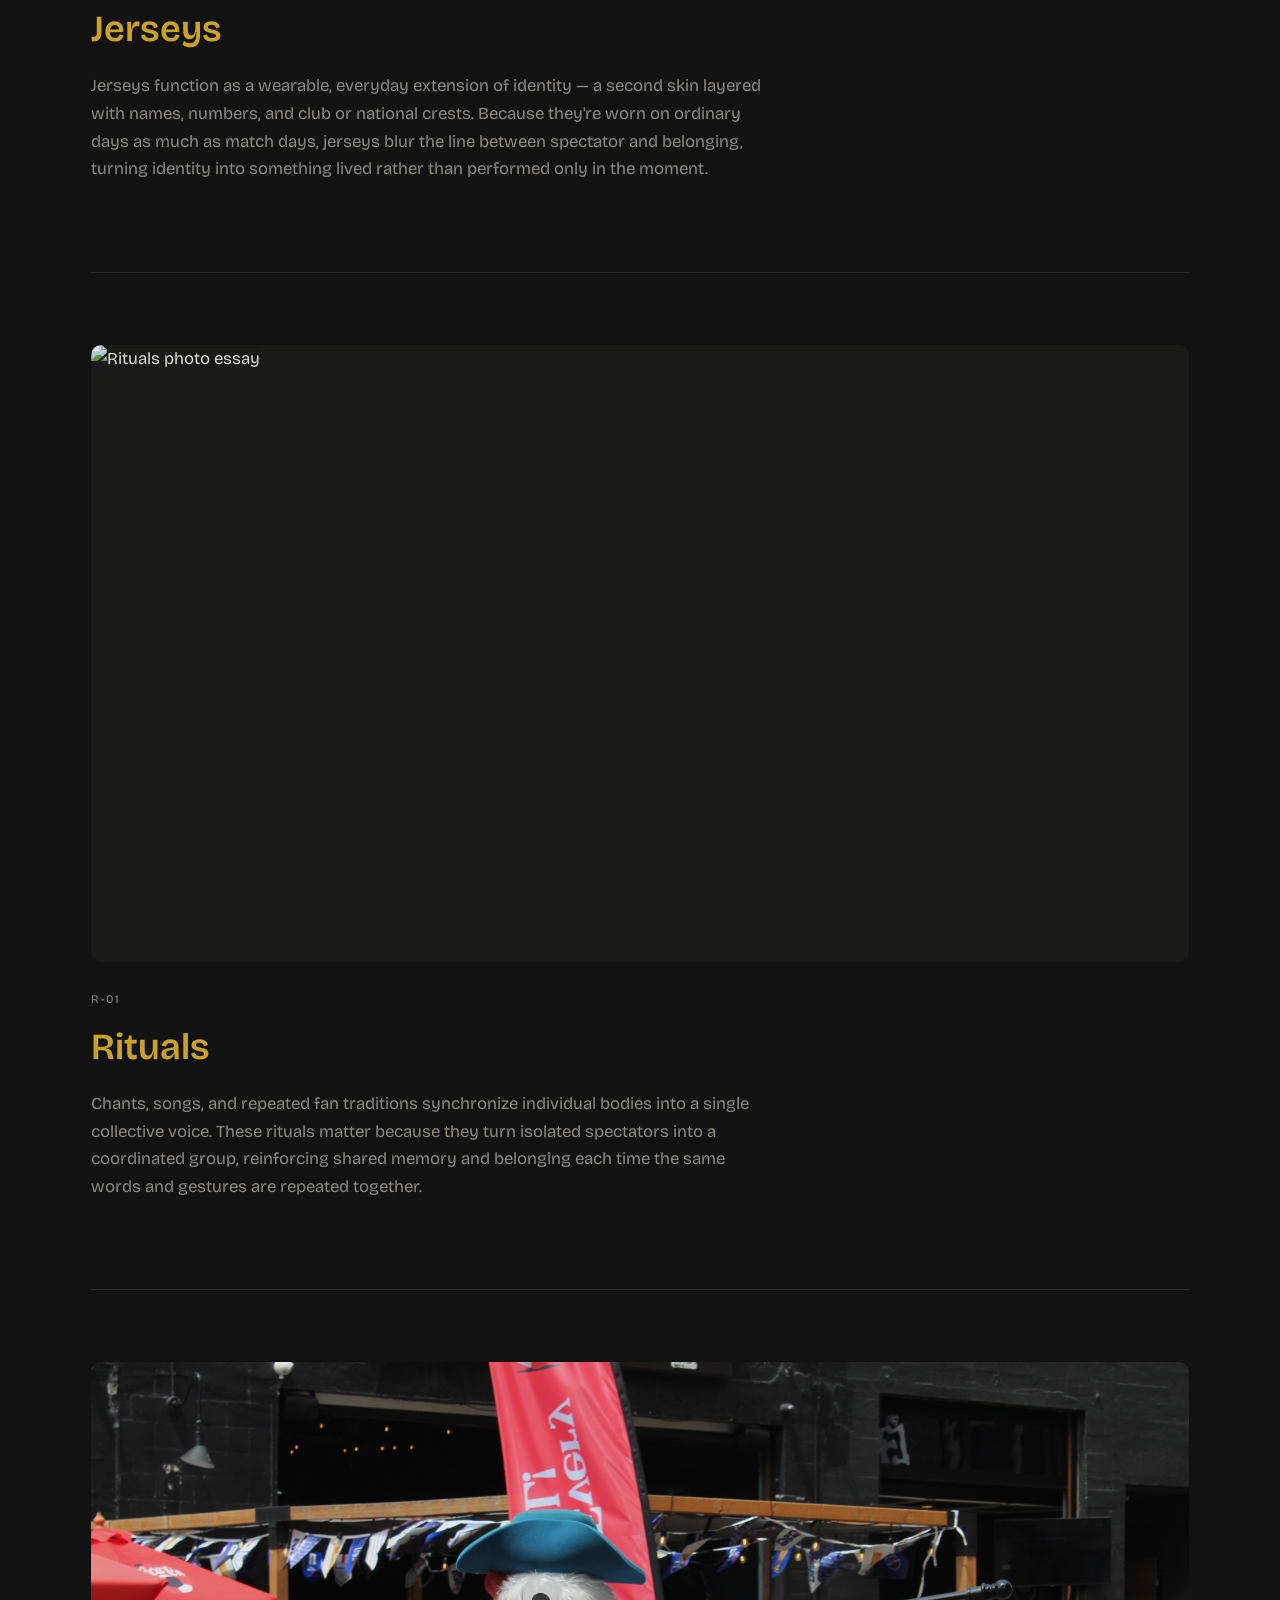
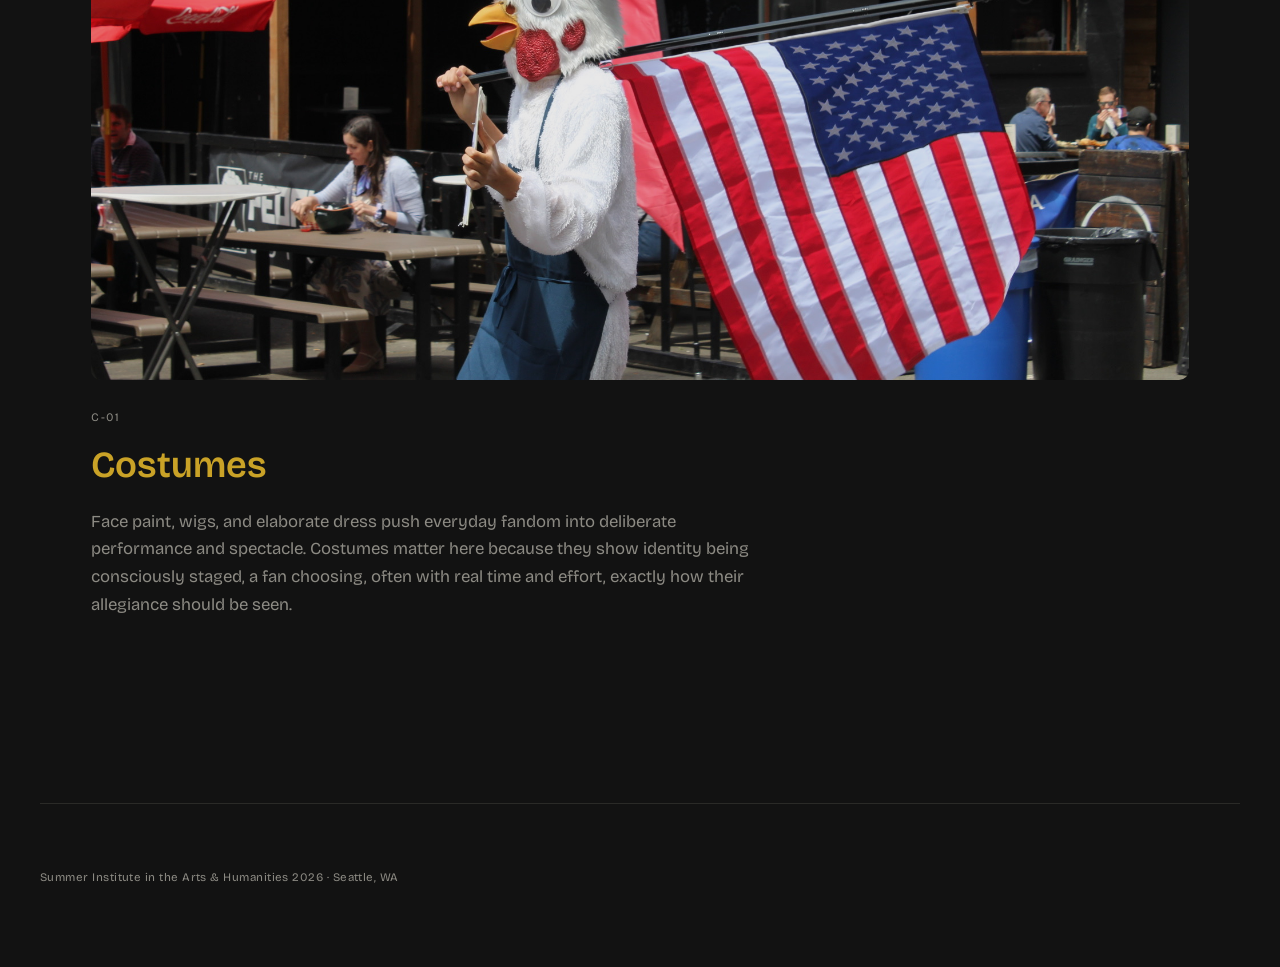
==== commit fa41fd38: "Set Costumes homepage thumbnail to real photo Co-Authored-By: Claude Sonnet 5 <noreply@anthropic.com" ====
--- a/index.html
+++ b/index.html
@@ -169,7 +169,7 @@
 
         <article class="category">
           <a class="photo-link" href="costumes.html" aria-label="View the Costumes photo essay">
-            <img class="photo-link__img" src="images/cover-costumes.svg" alt="Costumes photo essay">
+            <img class="photo-link__img" src="Images/Costume_placeholdercover.JPG" alt="Costumes photo essay">
           </a>
           <div class="category__copy">
             <span class="category__code">C-01</span>
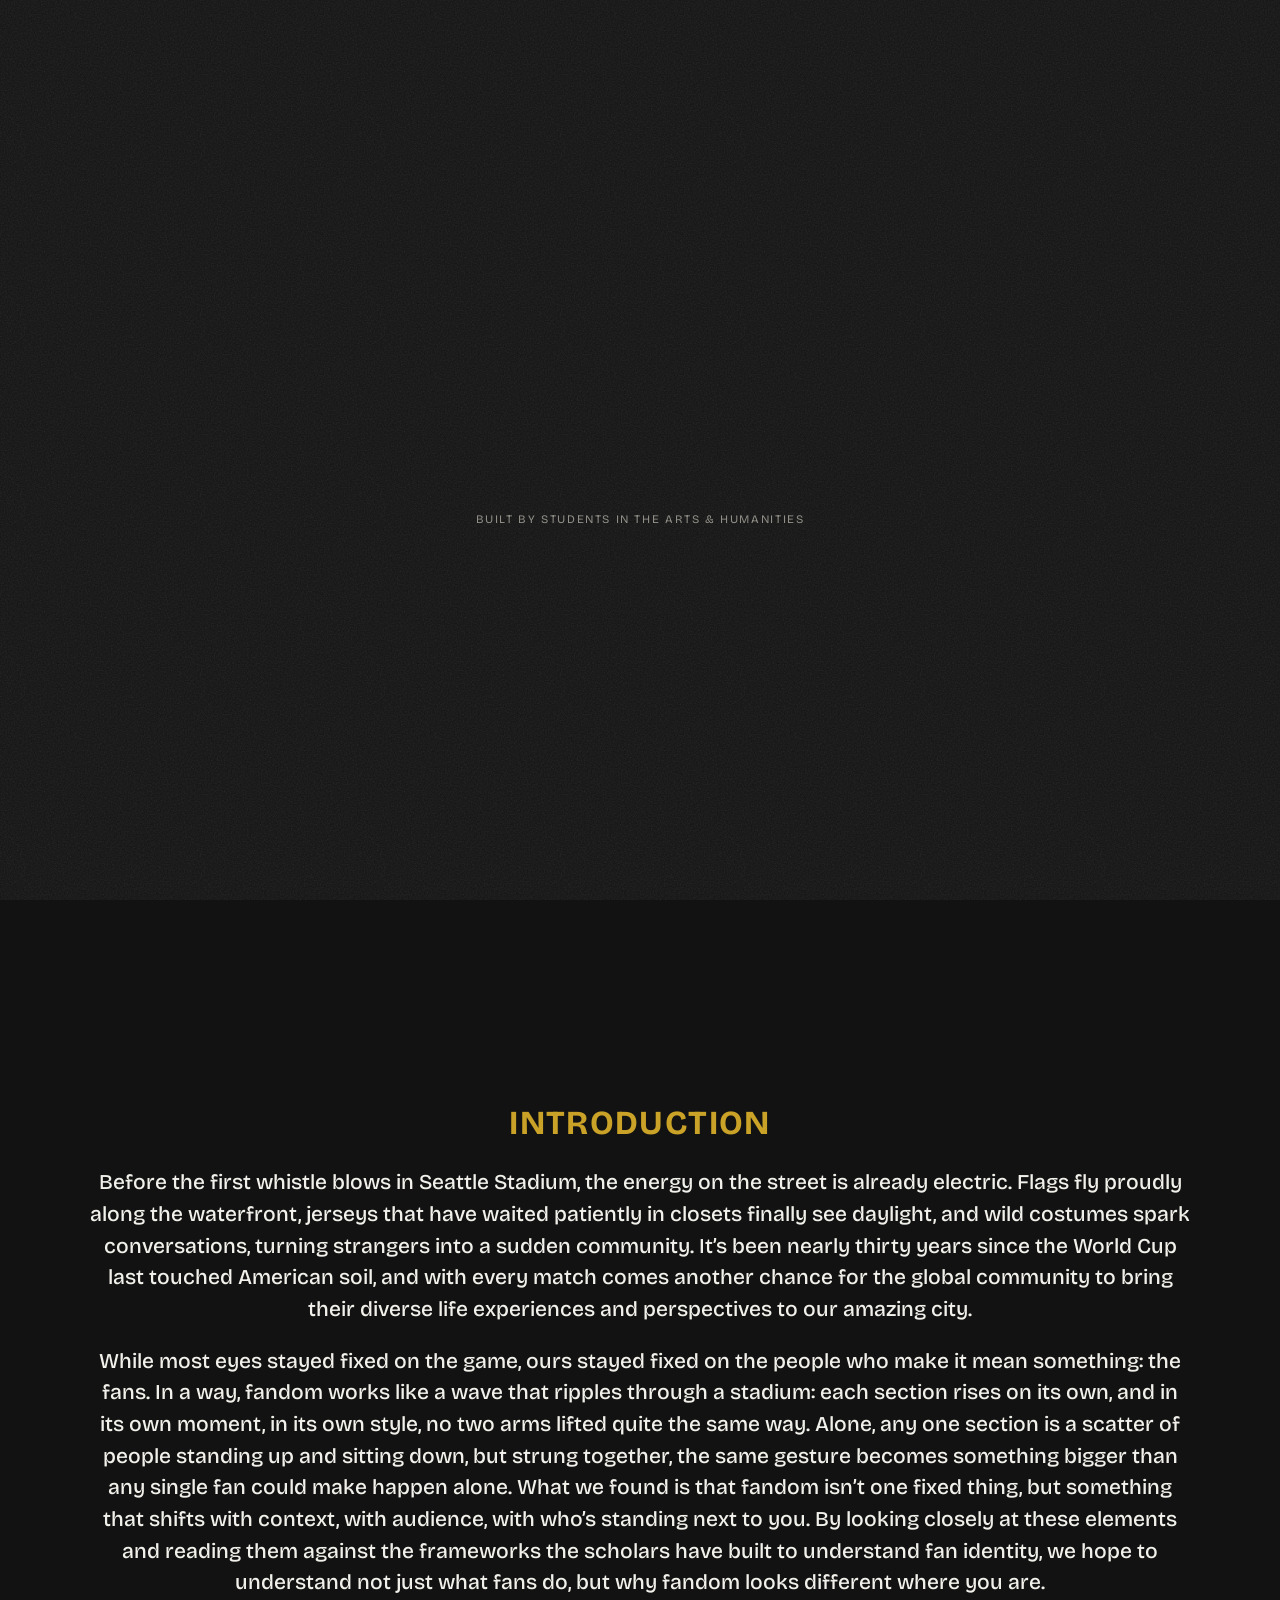
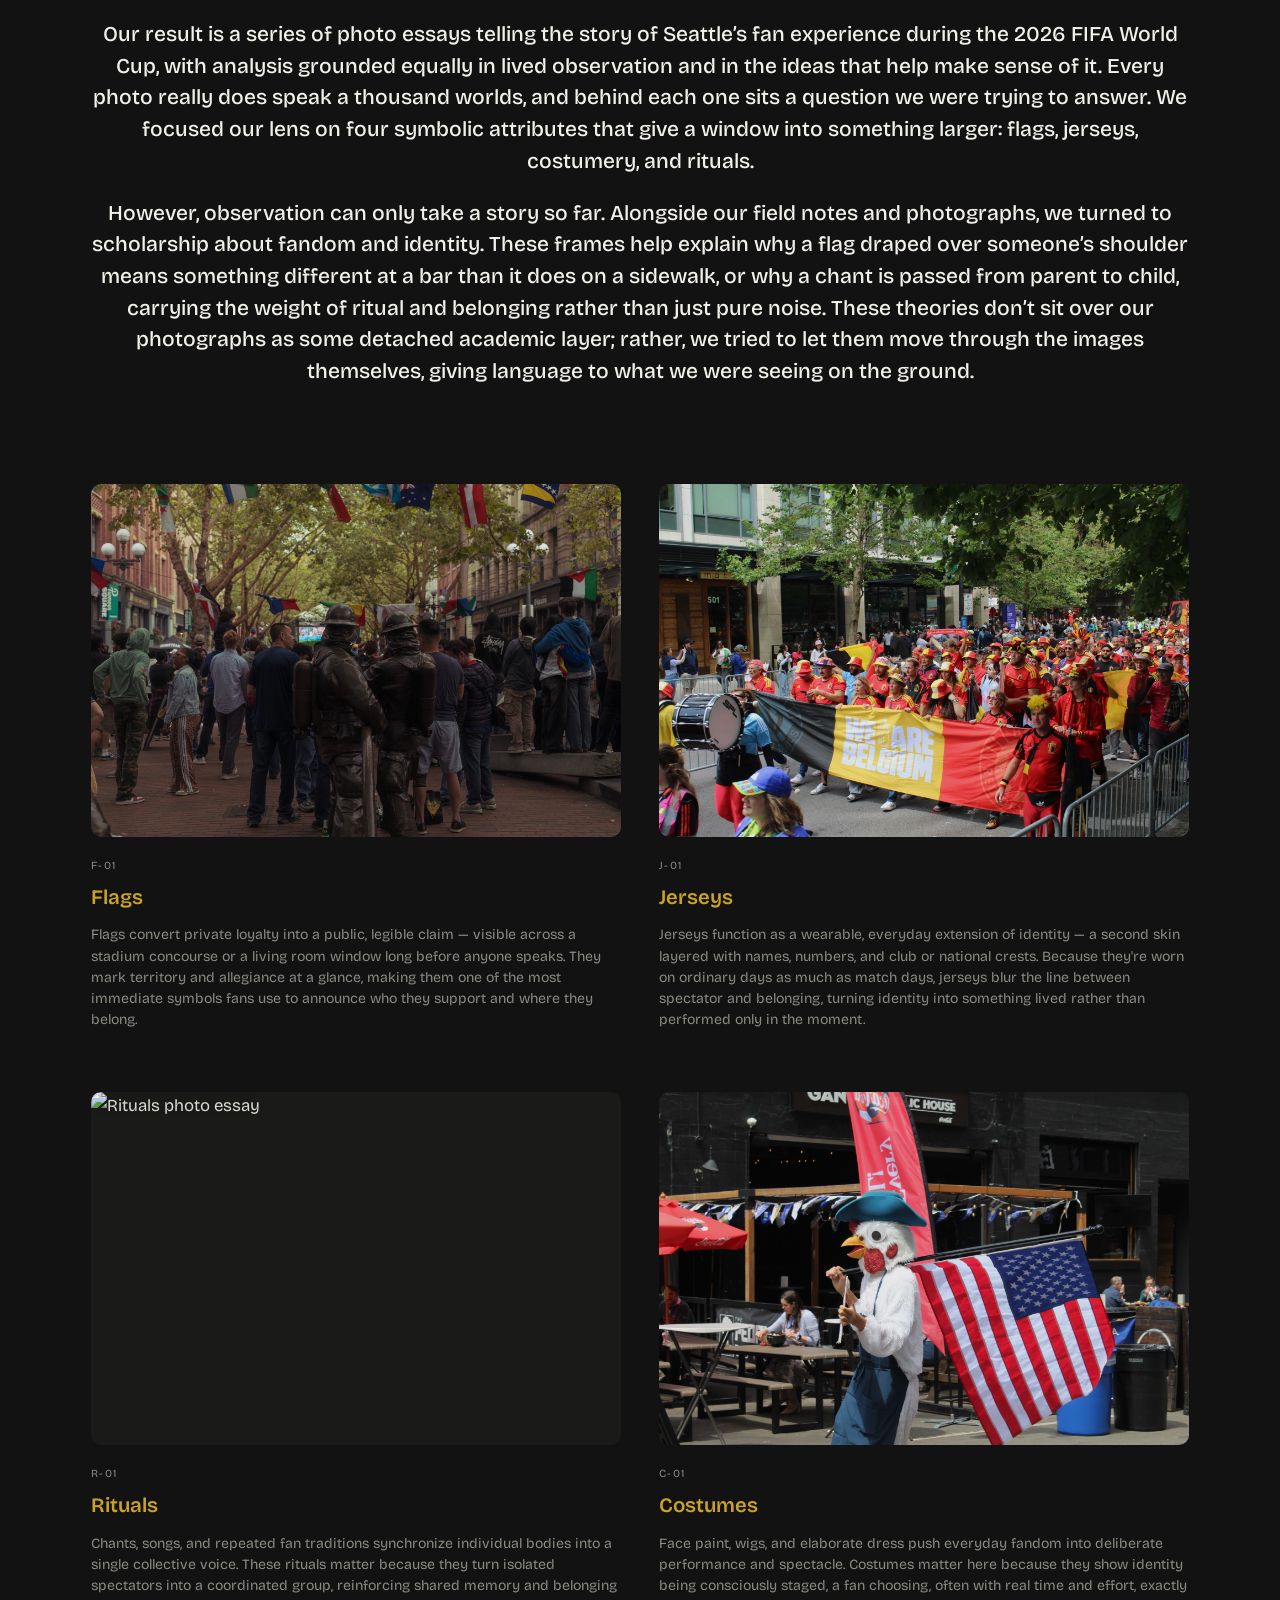
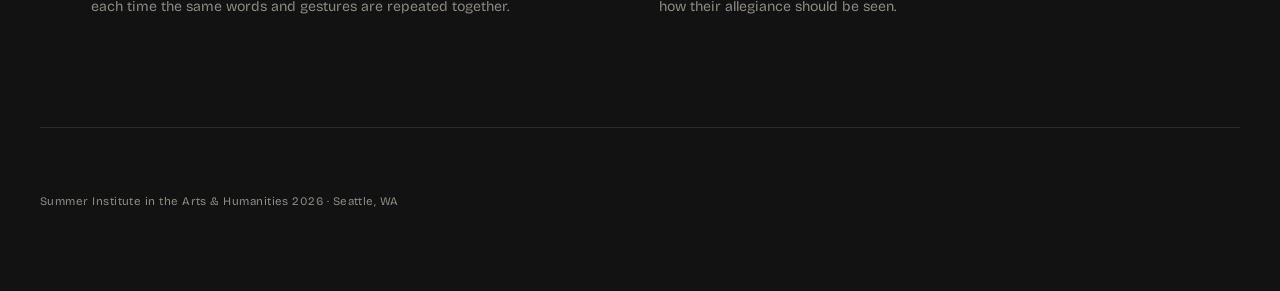
==== commit b0eb07b0: "Redesign homepage category grid and essay page hero photos Rearrange the homepage's four category ph" ====
--- a/index.html
+++ b/index.html
@@ -44,18 +44,25 @@
          intro paragraph with your own project description.
          ============================================================ -->
     <section class="hero container">
-      <h1 class="hero__title">How do fans use <em>symbols, ritual, &amp; nationality</em> to perform identity?</h1>
-
       <!-- ============================================================
-           SECTION LINKS — plain text, centered, larger than the small
-           mono nav used elsewhere. Each plays a quick decode animation
-           (see script at the bottom of this file) before navigating.
+           HERO LEAD — headline + section links, sized to fill the
+           first viewport on their own so the Introduction copy below
+           sits below the fold until the user scrolls.
            ============================================================ -->
-      <nav class="section-links" aria-label="About this project">
-        <a href="about.html" class="section-link">About</a>
-        <a href="methodology.html" class="section-link">Methodology</a>
-        <a href="limitations.html" class="section-link">Limitations</a>
-      </nav>
+      <div class="hero__lead">
+        <h1 class="hero__title">How do fans use <em>symbols, ritual, &amp; nationality</em> to perform identity?</h1>
+
+        <!-- ============================================================
+             SECTION LINKS — plain text, centered, larger than the small
+             mono nav used elsewhere. Each plays a quick decode animation
+             (see script at the bottom of this file) before navigating.
+             ============================================================ -->
+        <nav class="section-links" aria-label="About this project">
+          <a href="about.html" class="section-link">About</a>
+          <a href="methodology.html" class="section-link">Methodology</a>
+          <a href="limitations.html" class="section-link">Limitations</a>
+        </nav>
+      </div>
 
       <div class="hero__intro">
         <span class="eyebrow">Introduction</span>
--- a/styles.css
+++ b/styles.css
@@ -56,6 +56,7 @@
 
 body {
   margin: 0;
+  overflow-x: hidden;
   background: var(--bg);
   color: var(--text);
   font-family: var(--font-body);
@@ -281,6 +282,16 @@
   text-align: center;
 }
 
+/* Fills the first viewport on its own (title + section links), so the
+   Introduction copy in .hero__intro sits below the fold until the
+   user scrolls, instead of peeking in right under the menu. */
+.hero__lead {
+  min-height: 100vh;
+  display: flex;
+  flex-direction: column;
+  justify-content: center;
+}
+
 .hero__title {
   font-size: clamp(2.6rem, 7vw, 5.2rem);
   font-weight: 600;
@@ -391,23 +402,26 @@
 }
 
 /* -------------------------------------------------------------------------
-   4b. HOME — a vertical, scrollable list of the four categories.
-   Each .category is: one big photo (the ONLY clickable element — the
-   <a class="photo-link">), then a heading and a short blurb sitting
-   underneath it as plain, non-interactive text. All four photos share
-   the same aspect ratio so they read as one consistent list.
+   4b. HOME — the four categories sit in a 2-column grid, so two photos
+   stack on top of the other two. Each .category is: one photo (the
+   ONLY clickable element — the <a class="photo-link">), then a heading
+   and a short blurb sitting underneath it as plain, non-interactive
+   text. Every photo box is the same size (shared aspect ratio), and
+   object-fit: contain shows each photo in full — uncropped — inside
+   that box. No divider lines between categories; spacing alone
+   separates them. Collapses to a single stacked column on small
+   screens (see the SMALL SCREENS block below).
    ------------------------------------------------------------------------- */
 .category-list {
-  display: flex;
-  flex-direction: column;
+  display: grid;
+  grid-template-columns: repeat(2, 1fr);
+  gap: clamp(2rem, 4vw, 3rem) clamp(1.5rem, 3vw, 2.5rem);
+  align-items: start;
 }
 
 .category {
-  padding: clamp(2.5rem, 6vw, 4.5rem) 0;
-  border-top: 1px solid var(--line);
-}
-
-.category:first-child { border-top: none; padding-top: 0; }
+  padding: 0;
+}
 
 .photo-link {
   position: relative;
@@ -415,7 +429,7 @@
   overflow: hidden;
   background: var(--bg-elevated);
   border-radius: 10px;
-  aspect-ratio: 16 / 9; /* same shape for every photo, however big the screen */
+  aspect-ratio: 3 / 2; /* same box size for every photo, however big the screen */
   width: 100%;
 }
 
@@ -424,7 +438,7 @@
   inset: 0;
   width: 100%;
   height: 100%;
-  object-fit: cover;
+  object-fit: contain; /* show each photo in full, uncropped, within the equal-size box */
   transition: transform 0.5s cubic-bezier(0.16, 1, 0.3, 1), opacity 0.3s ease;
   opacity: 0.9;
 }
@@ -436,31 +450,32 @@
 }
 
 .category__copy {
-  margin-top: clamp(1.25rem, 3vw, 1.75rem);
-  max-width: 62ch;
+  margin-top: clamp(1rem, 2vw, 1.25rem);
+  max-width: none;
 }
 
 .category__code {
   font-family: var(--font-mono);
-  font-size: 0.72rem;
+  font-size: 0.68rem;
   letter-spacing: 0.12em;
   color: var(--text-muted);
   display: block;
-  margin-bottom: 0.5rem;
+  margin-bottom: 0.4rem;
 }
 
 .category__title {
   /* the secondary/accent color, so each heading pops against the
      charcoal background and the muted body text below it */
   color: var(--accent);
-  font-size: clamp(1.6rem, 3.6vw, 2.3rem);
+  font-size: clamp(1.1rem, 1.6vw, 1.4rem);
   font-weight: 600;
 }
 
 .category__blurb {
-  margin-top: 0.75rem;
-  color: var(--text-muted);
-  font-size: 1.05rem;
+  margin-top: 0.6rem;
+  color: var(--text-muted);
+  font-size: 0.88rem;
+  line-height: 1.5;
 }
 
 /* -------------------------------------------------------------------------
@@ -471,6 +486,44 @@
   border-bottom: 1px solid var(--line);
 }
 
+.essay-header__cover {
+  position: relative;
+  overflow: hidden;
+  left: 50%;
+  right: 50%;
+  width: 100vw;
+  margin-left: -50vw;
+  margin-right: -50vw;
+  margin-bottom: clamp(1.5rem, 4vw, 2.5rem);
+}
+
+.essay-header__cover img {
+  display: block;
+  width: 100%;
+  background: var(--bg-elevated);
+}
+
+.essay-header__cover-overlay {
+  position: absolute;
+  inset: 0;
+  display: flex;
+  align-items: center;
+  justify-content: center;
+  text-align: center;
+  padding: clamp(1.5rem, 5vw, 3rem);
+  background: rgba(0, 0, 0, 0.3);
+  backdrop-filter: blur(3px);
+  -webkit-backdrop-filter: blur(3px);
+}
+
+.essay-header__cover-label {
+  font-size: clamp(2rem, 5vw, 3.2rem);
+  font-weight: 600;
+  letter-spacing: -0.02em;
+  color: var(--text);
+  text-shadow: 0 7px 5px rgba(0, 0, 0, 0.5); /* angle 270°, distance 7px, blur 5px, black @ 50% */
+}
+
 .essay-header h1 {
   font-size: clamp(2.4rem, 6vw, 4rem);
   font-weight: 600;
@@ -501,6 +554,11 @@
   max-width: 62ch;
   margin-left: auto;
   margin-right: auto;
+}
+
+.essay-header--centered .essay-header__framework--wide {
+  max-width: none;
+  text-align: left;
 }
 
 .essay-header__byline {
@@ -714,6 +772,120 @@
   margin-bottom: 0.75rem;
 }
 
+/* Collapsible info dropdowns at page bottom (Matches Specified, Seattle Fan Areas) */
+.details-toggle-row {
+  display: grid;
+  grid-template-columns: repeat(2, minmax(0, 1fr));
+  gap: 0 clamp(2rem, 5vw, 4rem);
+}
+
+@media (max-width: 640px) {
+  .details-toggle-row {
+    grid-template-columns: 1fr;
+    gap: 0;
+  }
+}
+
+.details-toggle {
+  border-top: 1px solid var(--line);
+  border-bottom: 1px solid var(--line);
+  padding: 0.25rem 0;
+}
+
+@media (max-width: 640px) {
+  .details-toggle-row .details-toggle + .details-toggle {
+    border-top: none;
+  }
+}
+
+.details-toggle__summary {
+  display: flex;
+  align-items: center;
+  justify-content: space-between;
+  gap: 1rem;
+  cursor: pointer;
+  list-style: none;
+  padding: 0.5rem 0;
+  font-family: var(--font-mono);
+  font-weight: 400;
+  font-size: 0.8rem;
+  letter-spacing: 0.1em;
+  text-transform: uppercase;
+  color: var(--text-muted);
+}
+
+.details-toggle__summary::-webkit-details-marker { display: none; }
+
+.details-toggle__summary:hover,
+.details-toggle[open] .details-toggle__summary { color: var(--text); }
+
+.details-toggle__icon {
+  flex: none;
+  width: 0.6rem;
+  height: 0.6rem;
+  border-right: 1.5px solid currentColor;
+  border-bottom: 1.5px solid currentColor;
+  transform: rotate(45deg);
+  transition: transform 0.2s ease;
+}
+
+.details-toggle[open] .details-toggle__icon {
+  transform: rotate(-135deg);
+}
+
+.details-toggle__panel {
+  display: flex;
+  flex-direction: column;
+  gap: 1.5rem;
+  padding: 0.5rem 0 1.5rem;
+}
+
+.details-toggle__stage {
+  font-family: var(--font-mono);
+  font-weight: 400;
+  font-size: 0.7rem;
+  letter-spacing: 0.08em;
+  text-transform: uppercase;
+  color: var(--accent);
+  margin: 0 0 0.5rem;
+}
+
+.details-toggle__list {
+  list-style: none;
+  margin: 0;
+  padding: 0;
+  display: flex;
+  flex-direction: column;
+  gap: 0.4rem;
+}
+
+.details-toggle__list li {
+  display: flex;
+  flex-wrap: wrap;
+  gap: 0 0.5rem;
+  font-size: 0.9rem;
+  color: var(--text);
+}
+
+.match-date {
+  color: var(--text-muted);
+}
+
+.match-date::after { content: "—"; margin-left: 0.5rem; }
+
+.match-venue {
+  color: var(--text-muted);
+}
+
+.match-venue::before { content: "("; }
+.match-venue::after { content: ")"; }
+
+.area-name::after { content: "—"; margin: 0 0.5rem 0 0.35rem; color: var(--text-muted); }
+
+.area-landmarks {
+  color: var(--text-muted);
+}
+
 .page-prose p {
   margin: 0.75rem 0 0;
   color: var(--text);
@@ -779,8 +951,9 @@
 @media (max-width: 800px) {
   .hero__title { max-width: none; }
 
-  .photo-link {
-    aspect-ratio: 4 / 3;
+  .category-list {
+    grid-template-columns: 1fr;
+    gap: clamp(2rem, 6vw, 3rem);
   }
 
   .author-grid {
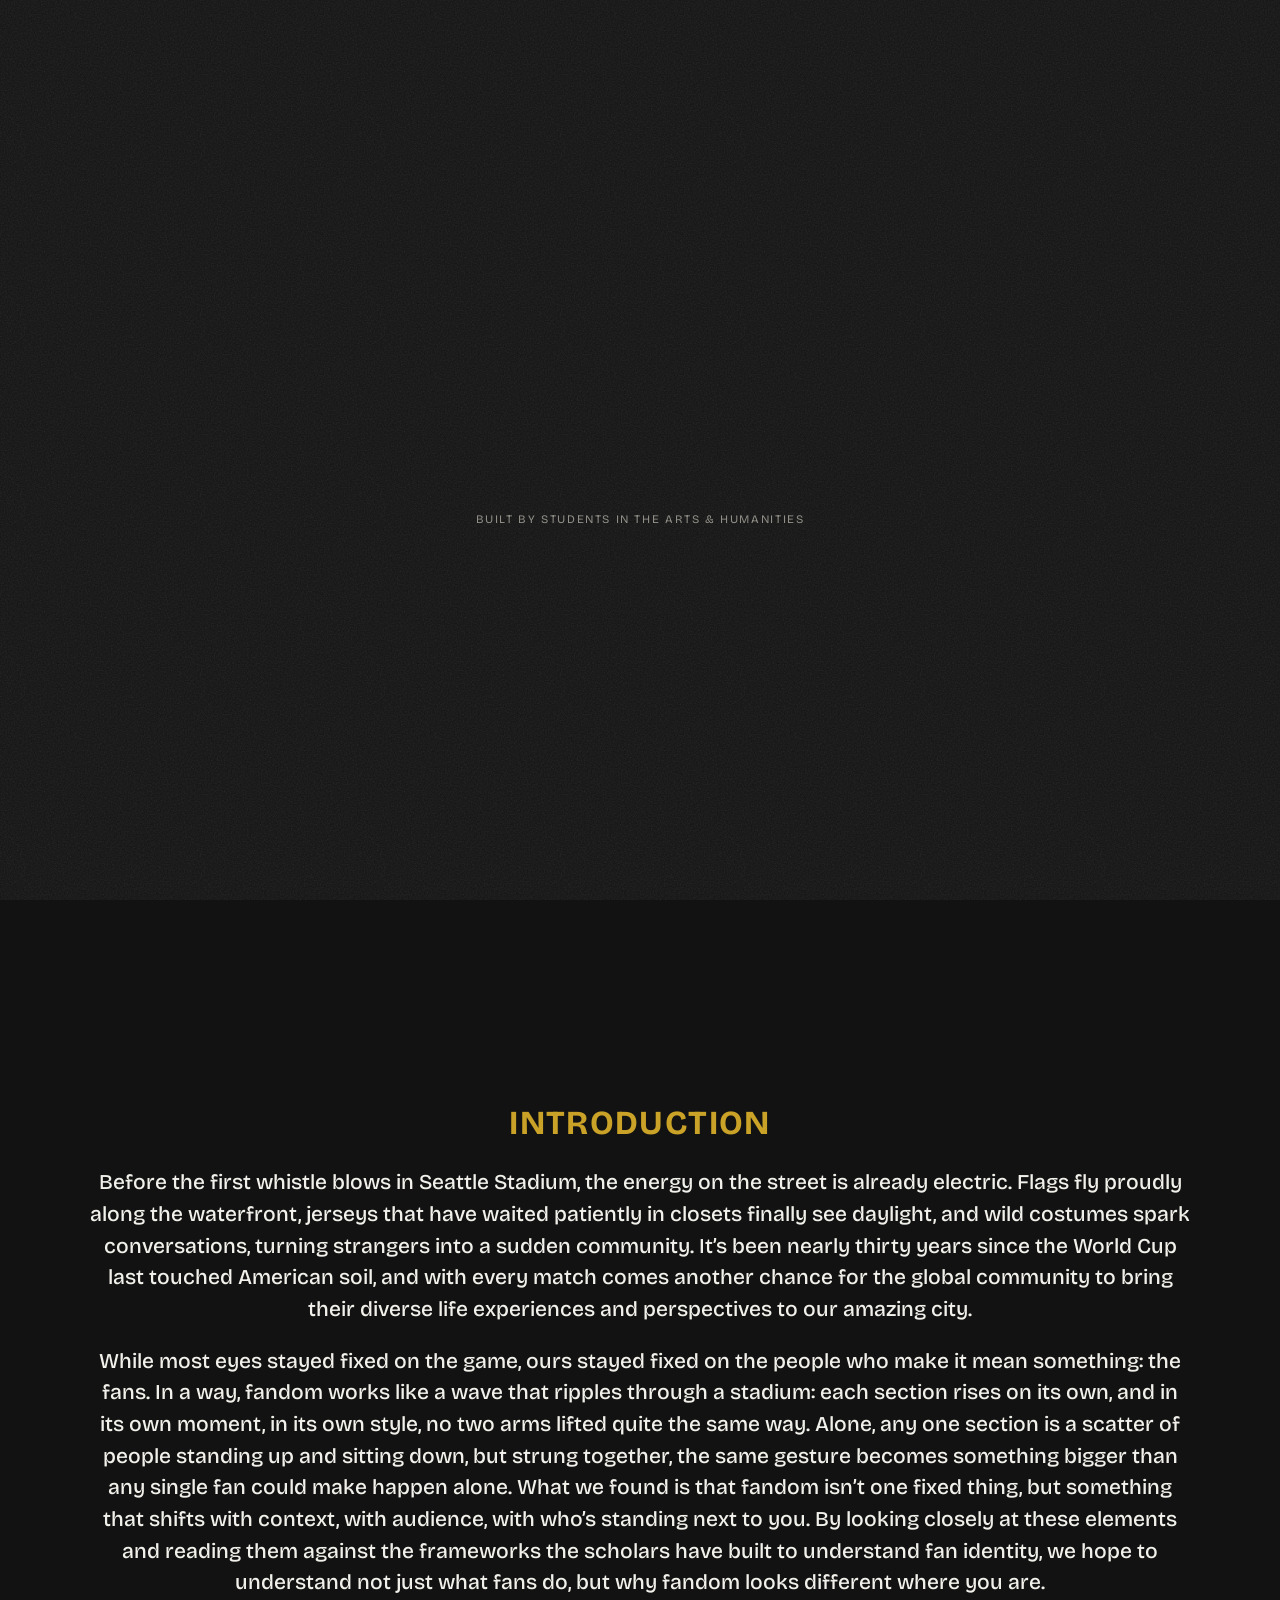
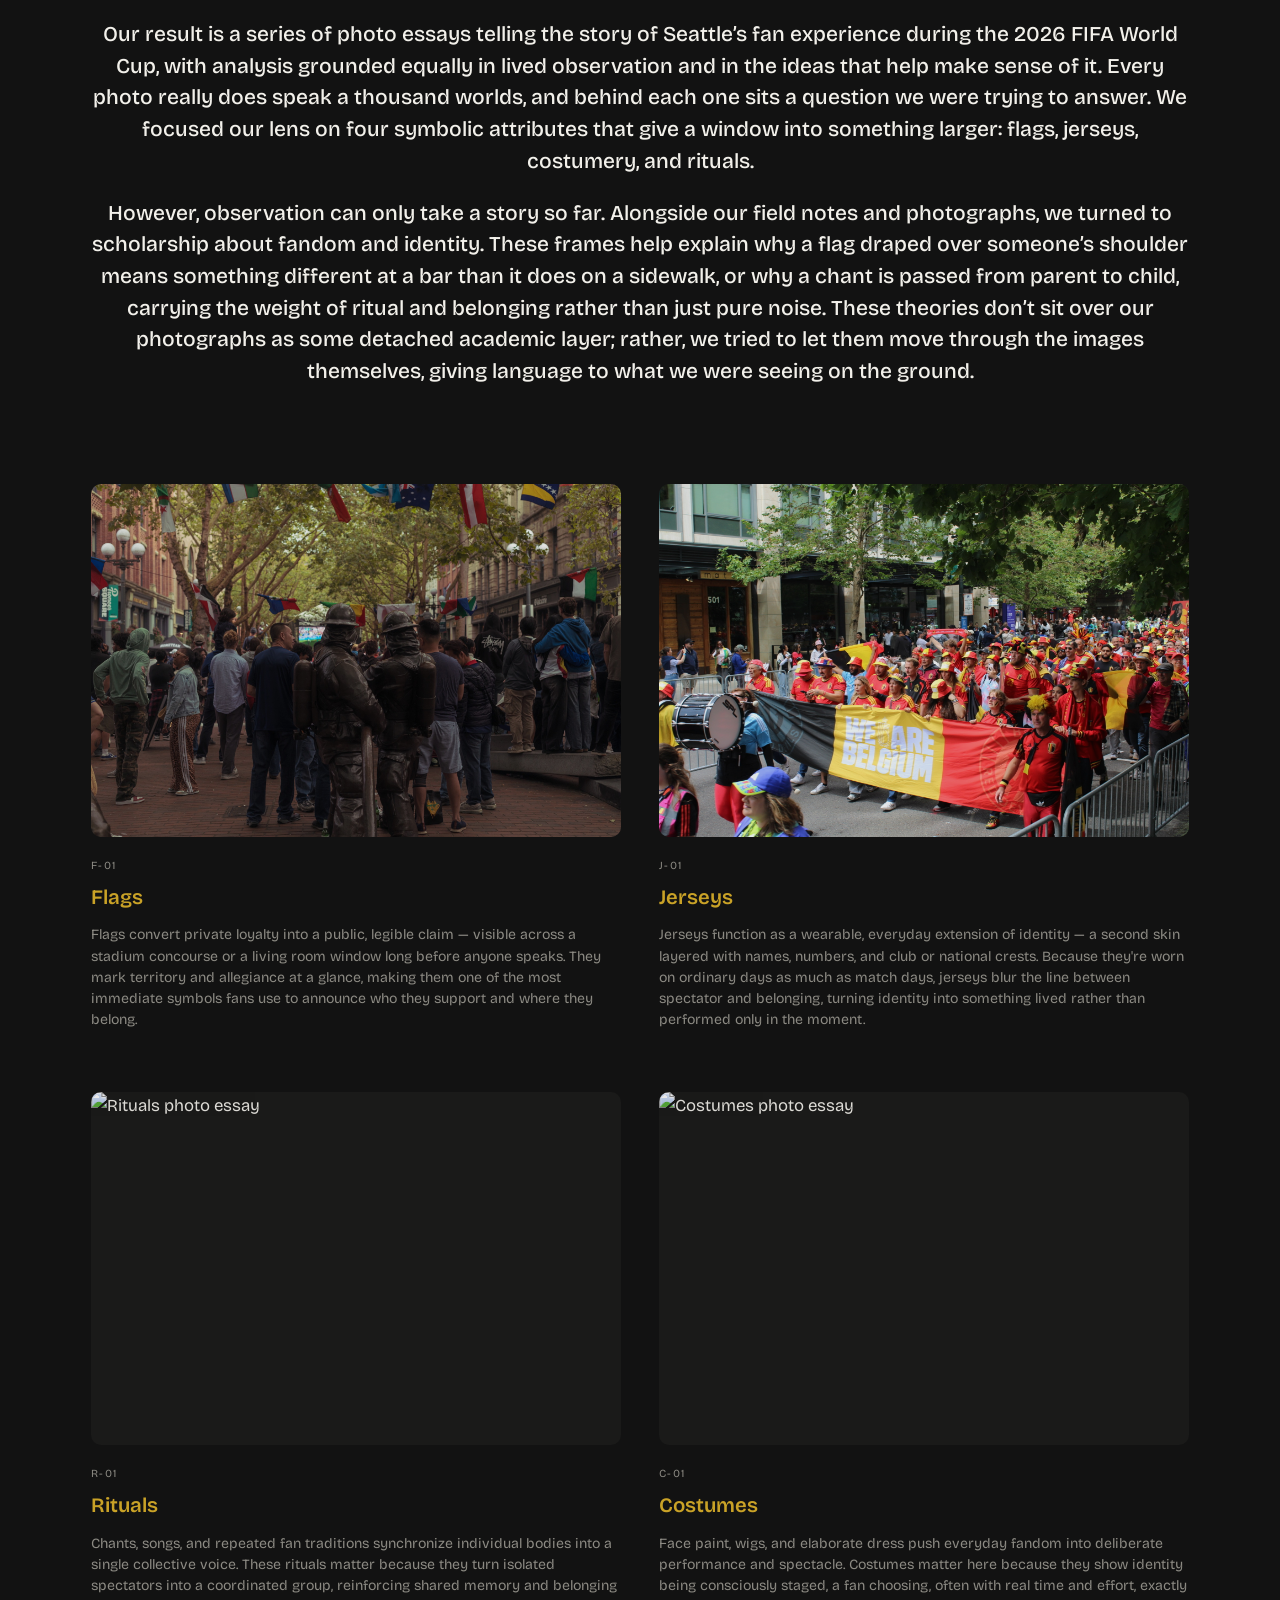
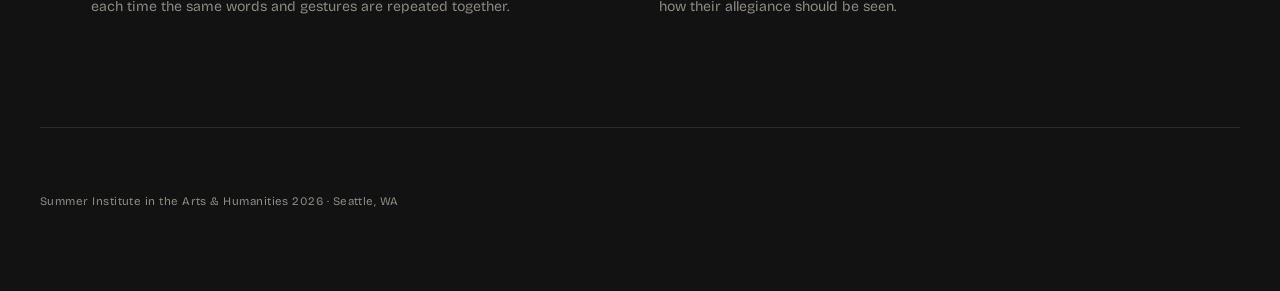
==== commit acd80749: "Fill in Flags essay details and add Costumes title, cover photo, and bibliography Add real captions " ====
--- a/index.html
+++ b/index.html
@@ -176,7 +176,7 @@
 
         <article class="category">
           <a class="photo-link" href="costumes.html" aria-label="View the Costumes photo essay">
-            <img class="photo-link__img" src="Images/Costume_placeholdercover.JPG" alt="Costumes photo essay">
+            <img class="photo-link__img" src="Costume_CoverPhoto.jpg" alt="Costumes photo essay">
           </a>
           <div class="category__copy">
             <span class="category__code">C-01</span>
--- a/styles.css
+++ b/styles.css
@@ -203,13 +203,6 @@
   color: var(--text-muted);
 }
 
-.masthead__wordmark a {
-  text-decoration: none;
-  color: var(--text-muted);
-}
-
-.masthead__wordmark a:hover { color: var(--text); }
-
 /* small text-only nav, used only on sub-pages */
 .site-nav {
   margin-top: 0.9rem;
@@ -221,21 +214,31 @@
 /* A solid brass block swipes in behind the label on hover (or sits
    permanently under the current page), landing with a slight bounce
    — same block motif as the homepage loader, standing in for the
-   old plain underline. */
-.site-nav a {
+   old plain underline. Shared by plain nav links and the "Essays"
+   dropdown toggle (a <details>/<summary> pair) so both read as the
+   same kind of button. */
+.site-nav a,
+.site-nav summary {
   position: relative;
   display: inline-block;
   font-family: var(--font-mono);
   font-size: 0.75rem;
   letter-spacing: 0.06em;
   text-decoration: none;
+  list-style: none;
+  cursor: pointer;
   color: var(--text-muted);
   padding: 0.15em 0.4em;
   overflow: hidden;
   transition: color 0.3s ease;
 }
 
-.site-nav a::before {
+.site-nav summary::-webkit-details-marker {
+  display: none;
+}
+
+.site-nav a::before,
+.site-nav summary::before {
   content: '';
   position: absolute;
   inset: 0;
@@ -247,13 +250,43 @@
 }
 
 .site-nav a:hover,
-.site-nav a[aria-current="page"] {
+.site-nav a[aria-current="page"],
+.site-nav summary:hover,
+.site-nav details[open] > summary {
   color: var(--bg);
 }
 
 .site-nav a:hover::before,
-.site-nav a[aria-current="page"]::before {
+.site-nav a[aria-current="page"]::before,
+.site-nav summary:hover::before,
+.site-nav details[open] > summary::before {
   transform: scaleX(1);
+}
+
+/* The "Essays" dropdown: a <details> element positioned relative so
+   its panel can drop down directly beneath the toggle. */
+.site-nav details {
+  position: relative;
+}
+
+.site-nav__essays-panel {
+  position: absolute;
+  top: calc(100% + 0.5rem);
+  left: 0;
+  display: flex;
+  flex-direction: column;
+  min-width: 9rem;
+  background: var(--bg-elevated);
+  border: 1px solid var(--line);
+  border-radius: 8px;
+  padding: 0.35rem;
+  gap: 0.15rem;
+  z-index: 20;
+  box-shadow: 0 14px 28px rgba(0, 0, 0, 0.4);
+}
+
+.site-nav__essays-panel a {
+  padding: 0.5em 0.6em;
 }
 
 .site-footer {
@@ -486,21 +519,46 @@
   border-bottom: 1px solid var(--line);
 }
 
+/* On the four photo essays, .essay-header__cover fills the whole first
+   viewport, so this kills the section's own top padding — the photo
+   should sit flush under the masthead, not float below a gap. Pages
+   without a cover (About, Methodology, Limitations) are unaffected.
+   The masthead itself stays a normal, solid black bar in the document
+   flow — see the inline script right after it in the HTML, which
+   scrolls the page down past the masthead on load so the photo fills
+   the screen; scrolling up still reveals the bar normally. */
+.essay-header:has(.essay-header__cover) {
+  padding-top: 0;
+}
+
+/* Full-screen photo hero. height (not min-height) so it always fills
+   exactly one viewport — everything after it (the essay title, byline,
+   and body) sits below the fold until the user scrolls, which is what
+   creates the "swoosh" reveal into the essay. */
 .essay-header__cover {
   position: relative;
   overflow: hidden;
   left: 50%;
   right: 50%;
   width: 100vw;
+  height: 100vh;
   margin-left: -50vw;
   margin-right: -50vw;
   margin-bottom: clamp(1.5rem, 4vw, 2.5rem);
 }
 
+/* Sized taller than its box (124%) so parallax.js can translate it
+   within that headroom without ever exposing an empty edge — the
+   photo drifts slower than the page as the user scrolls past it. */
 .essay-header__cover img {
-  display: block;
+  position: absolute;
+  top: 0;
+  left: 0;
   width: 100%;
+  height: 124%;
+  object-fit: cover;
   background: var(--bg-elevated);
+  will-change: transform;
 }
 
 .essay-header__cover-overlay {
@@ -516,6 +574,78 @@
   -webkit-backdrop-filter: blur(3px);
 }
 
+/* Soft fade at the top of the photo, blending it into the masthead
+   above (revealed by scrolling up) instead of a hard cut. */
+.essay-header__cover::before {
+  content: '';
+  position: absolute;
+  left: 0;
+  right: 0;
+  top: 0;
+  height: 18%;
+  z-index: 2;
+  background: linear-gradient(to top, transparent, var(--bg) 94%);
+  pointer-events: none;
+}
+
+/* Soft fade at the bottom of the photo so the cut into the page
+   background (where the essay title picks up) reads as a blend
+   rather than a hard edge. */
+.essay-header__cover::after {
+  content: '';
+  position: absolute;
+  left: 0;
+  right: 0;
+  bottom: 0;
+  height: 30%;
+  z-index: 2;
+  background: linear-gradient(to bottom, transparent, var(--bg) 94%);
+  pointer-events: none;
+}
+
+/* Bouncing "scroll to continue" cue. Fixed to the viewport (not the
+   photo box) so it's visible on load regardless of masthead height,
+   and fades out once the user actually starts scrolling — see the
+   scroll listener in parallax.js. */
+.essay-header__scroll-cue {
+  position: fixed;
+  left: 50%;
+  bottom: clamp(1.5rem, 5vw, 3rem);
+  z-index: 50;
+  pointer-events: none;
+  opacity: 1;
+  transition: opacity 0.4s ease;
+  animation: essay-scroll-cue-bounce 1.8s ease-in-out infinite;
+}
+
+.essay-header__scroll-cue.is-hidden {
+  opacity: 0;
+  animation-play-state: paused;
+}
+
+.essay-header__scroll-cue-icon {
+  display: block;
+  width: 0.85em;
+  height: 0.85em;
+  font-size: 1.6rem;
+  border-right: 2px solid var(--text);
+  border-bottom: 2px solid var(--text);
+  transform: rotate(45deg);
+  filter: drop-shadow(0 2px 4px rgba(0, 0, 0, 0.75));
+}
+
+@keyframes essay-scroll-cue-bounce {
+  0%, 100% { transform: translate(-50%, 0); }
+  50% { transform: translate(-50%, 10px); }
+}
+
+@media (prefers-reduced-motion: reduce) {
+  .essay-header__scroll-cue {
+    animation: none;
+    transform: translateX(-50%);
+  }
+}
+
 .essay-header__cover-label {
   font-size: clamp(2rem, 5vw, 3.2rem);
   font-weight: 600;
@@ -689,6 +819,28 @@
   width: 100%;
   border-radius: 10px;
   background: var(--bg-elevated);
+}
+
+/* Empty photo slot for a figure that hasn't been shot/added yet —
+   same box treatment as a real photo, minus the image. */
+.essay-figure__placeholder {
+  aspect-ratio: 3 / 2;
+  width: 100%;
+  border-radius: 10px;
+  background: var(--bg-elevated);
+  border: 1px dashed var(--line);
+  display: flex;
+  align-items: center;
+  justify-content: center;
+  padding: 1.5rem;
+  text-align: center;
+}
+
+.essay-figure__placeholder-text {
+  font-family: var(--font-mono);
+  font-size: 0.8rem;
+  letter-spacing: 0.04em;
+  color: var(--text-muted);
 }
 
 .essay-figure figcaption {
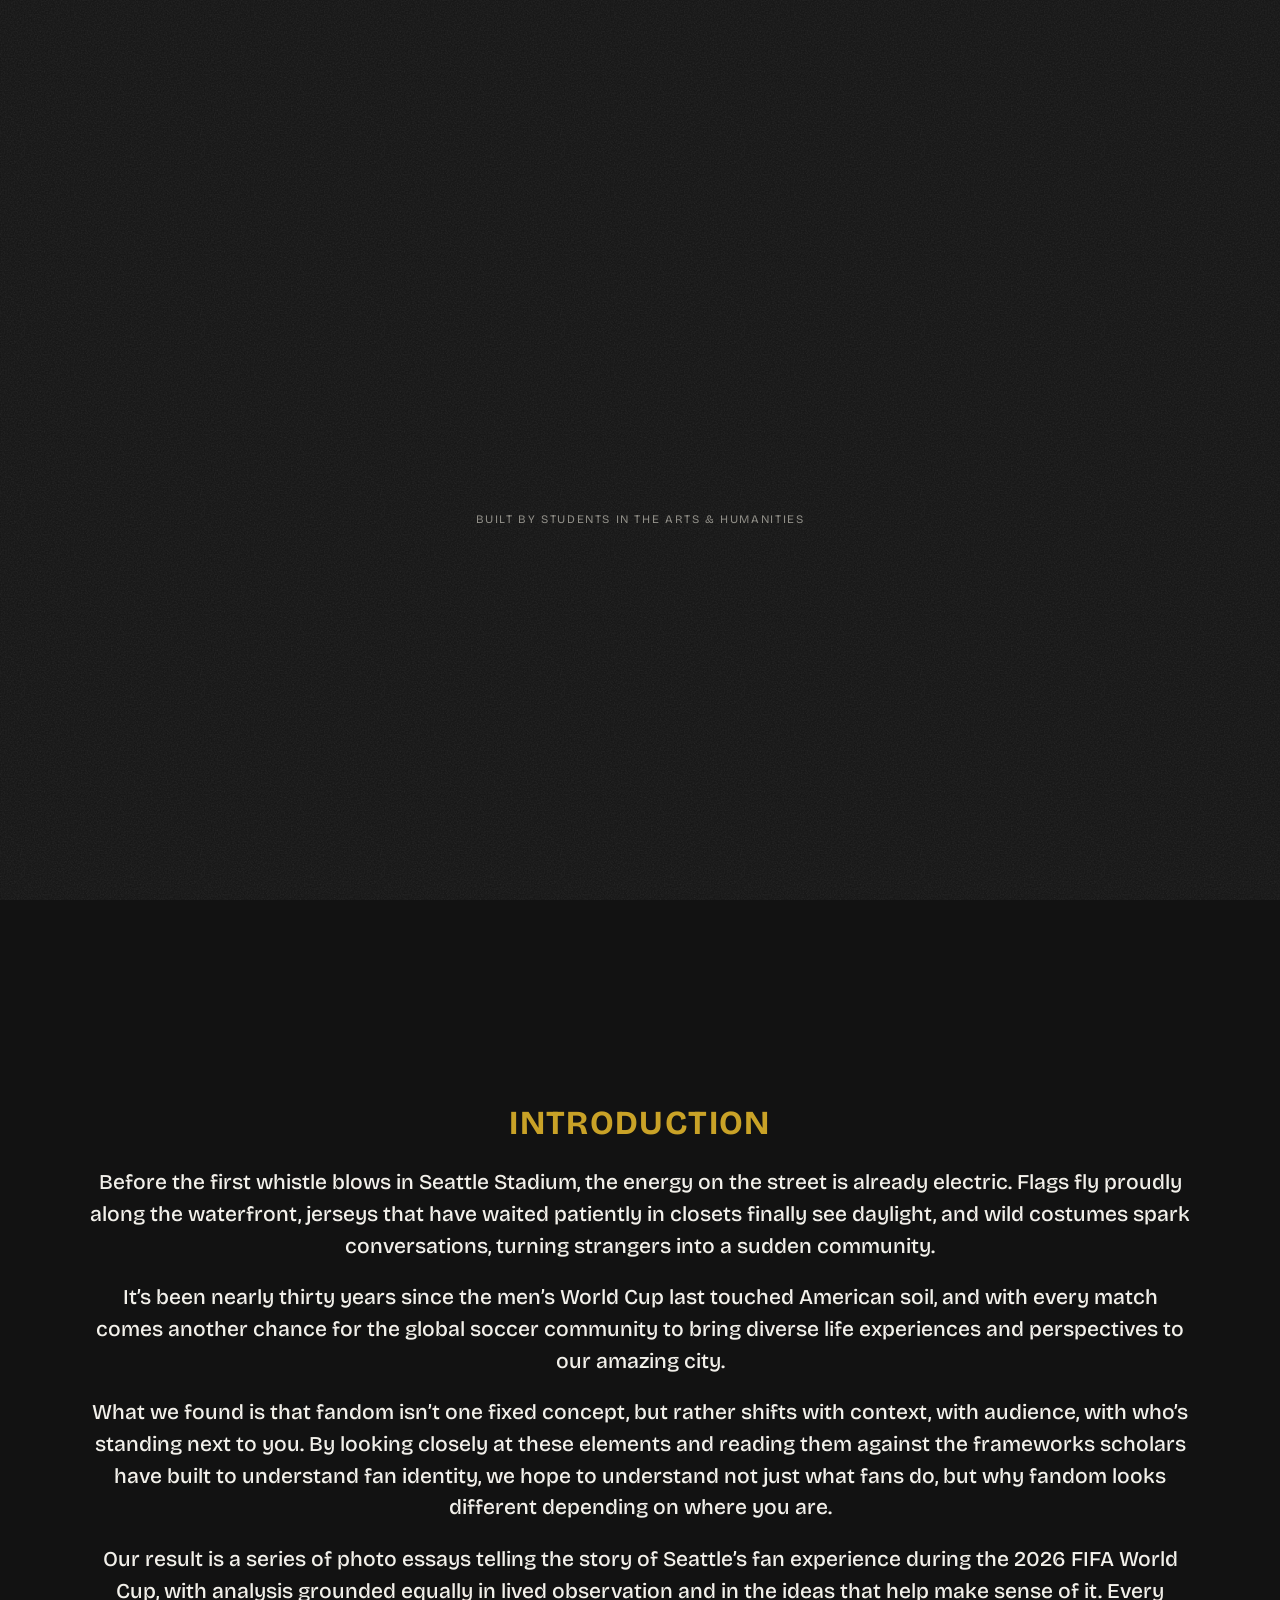
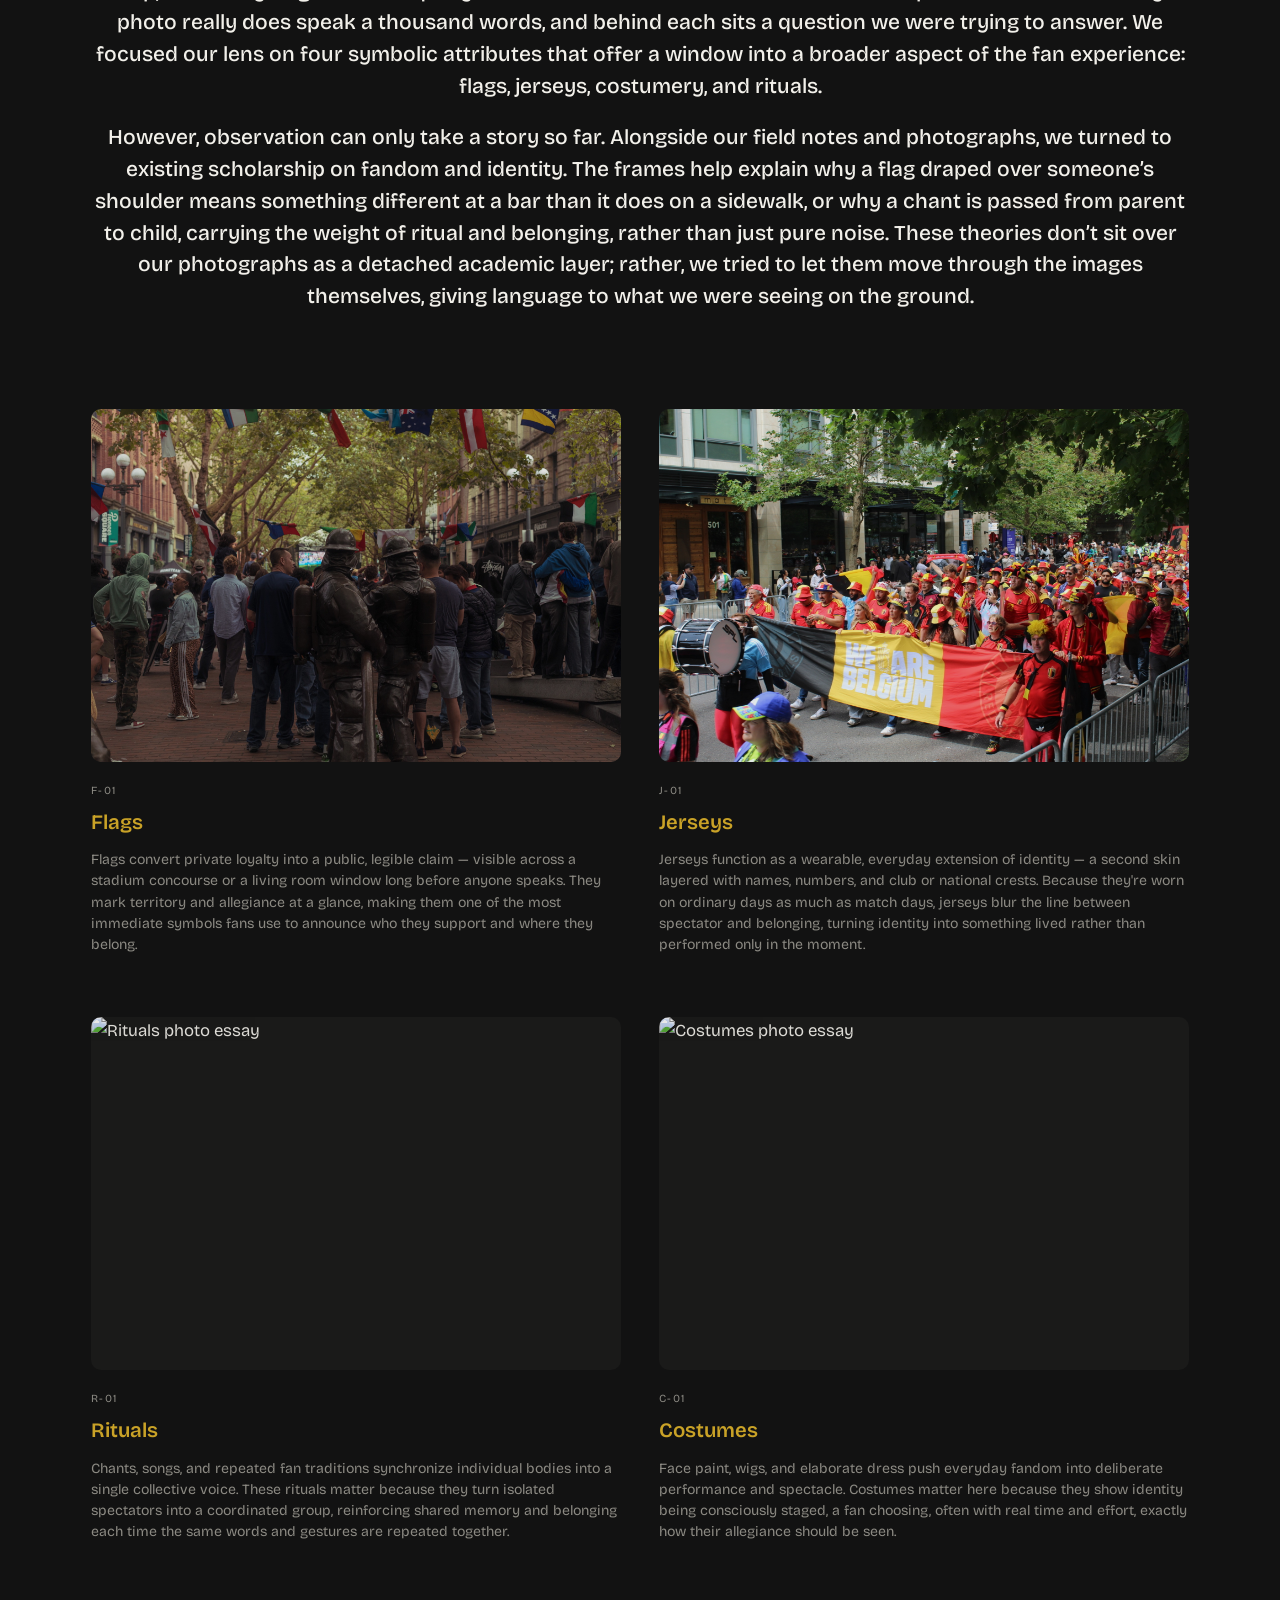
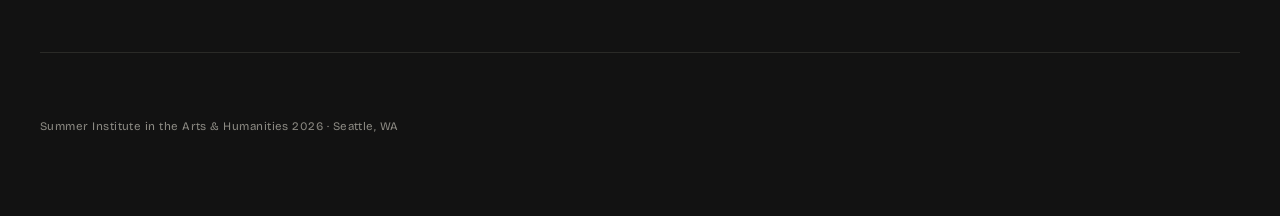
==== commit 87827365: "Add Rituals bibliography, rewrite homepage intro, rework Methodology page Add the Rituals essay's bi" ====
--- a/index.html
+++ b/index.html
@@ -70,39 +70,37 @@
           Before the first whistle blows in Seattle Stadium, the energy on the street is
           already electric. Flags fly proudly along the waterfront, jerseys that have
           waited patiently in closets finally see daylight, and wild costumes spark
-          conversations, turning strangers into a sudden community. It’s been nearly
-          thirty years since the World Cup last touched American soil, and with every
-          match comes another chance for the global community to bring their diverse
-          life experiences and perspectives to our amazing city.
-        </p>
-        <p>
-          While most eyes stayed fixed on the game, ours stayed fixed on the people who
-          make it mean something: the fans. In a way, fandom works like a wave that
-          ripples through a stadium: each section rises on its own, and in its own
-          moment, in its own style, no two arms lifted quite the same way. Alone, any
-          one section is a scatter of people standing up and sitting down, but strung
-          together, the same gesture becomes something bigger than any single fan could
-          make happen alone. What we found is that fandom isn’t one fixed thing, but
-          something that shifts with context, with audience, with who’s standing next
-          to you. By looking closely at these elements and reading them against the
-          frameworks the scholars have built to understand fan identity, we hope to
-          understand not just what fans do, but why fandom looks different where you are.
+          conversations, turning strangers into a sudden community.
+        </p>
+        <p>
+          It’s been nearly thirty years since the men’s World Cup last touched American
+          soil, and with every match comes another chance for the global soccer
+          community to bring diverse life experiences and perspectives to our amazing
+          city.
+        </p>
+        <p>
+          What we found is that fandom isn’t one fixed concept, but rather shifts with
+          context, with audience, with who’s standing next to you. By looking closely at
+          these elements and reading them against the frameworks scholars have built to
+          understand fan identity, we hope to understand not just what fans do, but why
+          fandom looks different depending on where you are.
         </p>
         <p>
           Our result is a series of photo essays telling the story of Seattle’s fan
           experience during the 2026 FIFA World Cup, with analysis grounded equally in
           lived observation and in the ideas that help make sense of it. Every photo
-          really does speak a thousand worlds, and behind each one sits a question we
-          were trying to answer. We focused our lens on four symbolic attributes that
-          give a window into something larger: flags, jerseys, costumery, and rituals.
+          really does speak a thousand words, and behind each sits a question we were
+          trying to answer. We focused our lens on four symbolic attributes that offer a
+          window into a broader aspect of the fan experience: flags, jerseys, costumery,
+          and rituals.
         </p>
         <p>
           However, observation can only take a story so far. Alongside our field notes
-          and photographs, we turned to scholarship about fandom and identity. These
+          and photographs, we turned to existing scholarship on fandom and identity. The
           frames help explain why a flag draped over someone’s shoulder means something
           different at a bar than it does on a sidewalk, or why a chant is passed from
-          parent to child, carrying the weight of ritual and belonging rather than just
-          pure noise. These theories don’t sit over our photographs as some detached
+          parent to child, carrying the weight of ritual and belonging, rather than just
+          pure noise. These theories don’t sit over our photographs as a detached
           academic layer; rather, we tried to let them move through the images
           themselves, giving language to what we were seeing on the ground.
         </p>
--- a/styles.css
+++ b/styles.css
@@ -669,6 +669,11 @@
   font-size: 0.7em;
 }
 
+/* Keep the Costumes gold lead-in on a single line, however wide it is. */
+.page-costumes .hero-highlight {
+  white-space: nowrap;
+}
+
 .essay-header__framework {
   max-width: 52ch;
   color: var(--text-muted);
@@ -689,6 +694,18 @@
 .essay-header--centered .essay-header__framework--wide {
   max-width: none;
   text-align: left;
+}
+
+.methodology-factors {
+  list-style: disc;
+  padding-left: 1.5rem;
+  display: flex;
+  flex-direction: column;
+  gap: 0.6rem;
+}
+
+.methodology-factors strong {
+  color: var(--text);
 }
 
 .essay-header__byline {
@@ -737,8 +754,19 @@
 
 .essay-intro {
   padding-top: clamp(1.75rem, 4vw, 2.75rem);
-  padding-bottom: clamp(1.75rem, 4vw, 2.75rem);
+  padding-bottom: 0.9rem;
   border-top: 1px solid var(--line);
+}
+
+.essay-intro p {
+  text-align: center;
+}
+
+/* Trim the extra top padding the figure sequence normally carries, so
+   this transition text sits close to Fig. 1's photo below it instead
+   of leaving a big gap. */
+.essay-intro + .essay {
+  padding-top: clamp(1rem, 2vw, 1.5rem);
 }
 
 .bibliography-section {
@@ -800,6 +828,16 @@
 .sponsor-list li {
   flex: 1 1 0;
   text-align: center;
+}
+
+.sponsor-list a {
+  color: var(--accent);
+  text-decoration: underline;
+  text-decoration-color: var(--line);
+}
+
+.sponsor-list a:hover {
+  color: var(--accent-dim);
 }
 
 /* Sequential, single-column narrative: every figure stacks directly
@@ -843,6 +881,75 @@
   color: var(--text-muted);
 }
 
+/* Rituals-only: three empty photo frames sitting parallel in a row
+   at the top of the essay, instead of the usual single-column
+   stacked sequence. */
+/* Breaks out of the normal ~1200px container so the three frames can
+   run much bigger, closer to the edges of the viewport, instead of
+   being capped at the site's usual content width. */
+.ritual-photos-grid {
+  display: grid;
+  grid-template-columns: repeat(3, 1fr);
+  gap: clamp(0.5rem, 1.2vw, 1rem);
+  align-items: start;
+  position: relative;
+  left: 50%;
+  right: 50%;
+  width: 100vw;
+  margin-left: -50vw;
+  margin-right: -50vw;
+  padding: 0 clamp(1rem, 4vw, 2.5rem);
+}
+
+/* One shared caption for the Fig. 1-3 row, in place of a caption
+   under each individual photo. */
+.ritual-photos-grid__caption {
+  margin-top: 0.9rem;
+  margin-bottom: clamp(3rem, 7vw, 5rem);
+  text-align: center;
+}
+
+/* Keeps real photos the same uniform shape the empty placeholder
+   boxes had, so the row still reads as parallel/aligned once photos
+   replace the placeholders. */
+.ritual-photos-grid .essay-figure img {
+  aspect-ratio: 3 / 2;
+  object-fit: cover;
+}
+
+/* A single photo frame (e.g. Fig. 4), sized the same as a normal
+   figure on the other essay pages — the site's usual container width,
+   not the full-bleed row above it. */
+.ritual-photo-feature {
+  margin-top: clamp(3rem, 7vw, 5rem);
+  margin-bottom: clamp(3rem, 7vw, 5rem);
+}
+
+/* A placeholder for the essay's poem — deliberately not styled like
+   a section heading, so it reads as a poem title rather than a page
+   header. */
+.poem-placeholder {
+  max-width: 56ch;
+  margin: 0 auto;
+  text-align: center;
+}
+
+.poem-placeholder__title {
+  display: block;
+  font-size: clamp(1.1rem, 2.4vw, 1.4rem);
+  font-weight: 500;
+  font-style: italic;
+  color: var(--text);
+  margin-bottom: 1.75rem;
+}
+
+.poem-placeholder__body {
+  color: var(--text-muted);
+  font-size: 1.05rem;
+  line-height: 2;
+  white-space: pre-wrap; /* the poem's blank lines/spacing are typed literally in the HTML */
+}
+
 .essay-figure figcaption {
   margin-top: 0.9rem;
   max-width: 62ch;
@@ -863,7 +970,8 @@
 
 .page-flags .essay-figure figcaption,
 .page-jerseys .essay-figure figcaption,
-.page-costumes .essay-figure figcaption {
+.page-costumes .essay-figure figcaption,
+.page-rituals .essay-figure figcaption {
   max-width: 92%;
   margin-left: auto;
   margin-right: auto;
@@ -1038,6 +1146,27 @@
   color: var(--text-muted);
 }
 
+/* A small, compact version of .details-toggle, nested inline under a
+   single list item instead of spanning full width in the page-bottom
+   dropdown row. */
+.methodology-equipment-toggle {
+  display: inline-block;
+  border: none;
+  padding: 0;
+  margin-top: 0.35rem;
+}
+
+.methodology-equipment-toggle .details-toggle__summary {
+  display: inline-flex;
+  padding: 0.1em 0;
+  font-size: 0.72rem;
+}
+
+.methodology-equipment-toggle .details-toggle__panel {
+  padding: 0.4rem 0 0;
+  gap: 0.4rem;
+}
+
 .page-prose p {
   margin: 0.75rem 0 0;
   color: var(--text);
@@ -1108,7 +1237,17 @@
     gap: clamp(2rem, 6vw, 3rem);
   }
 
+  .ritual-photos-grid {
+    grid-template-columns: 1fr;
+  }
+
   .author-grid {
     grid-template-columns: 1fr;
   }
 }
+
+@media (max-width: 1000px) and (min-width: 801px) {
+  .ritual-photos-grid {
+    grid-template-columns: repeat(2, 1fr);
+  }
+}
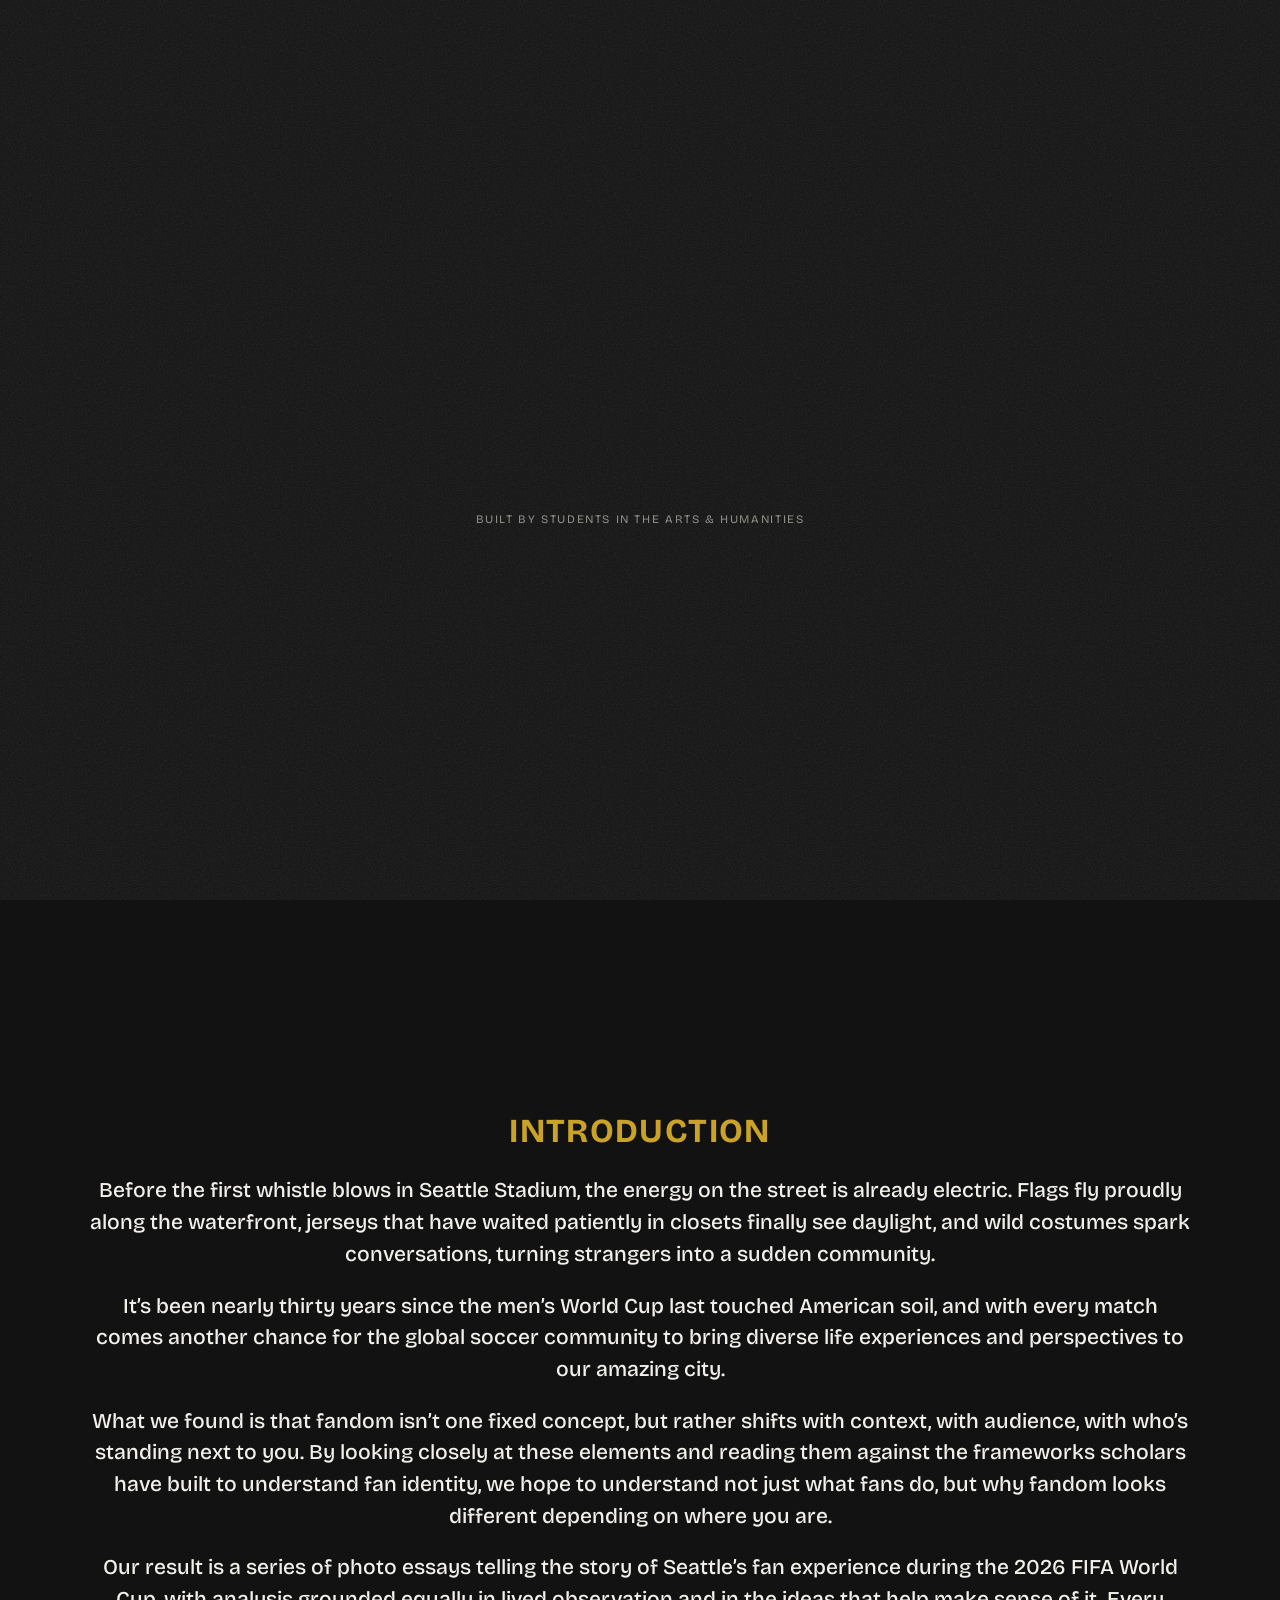
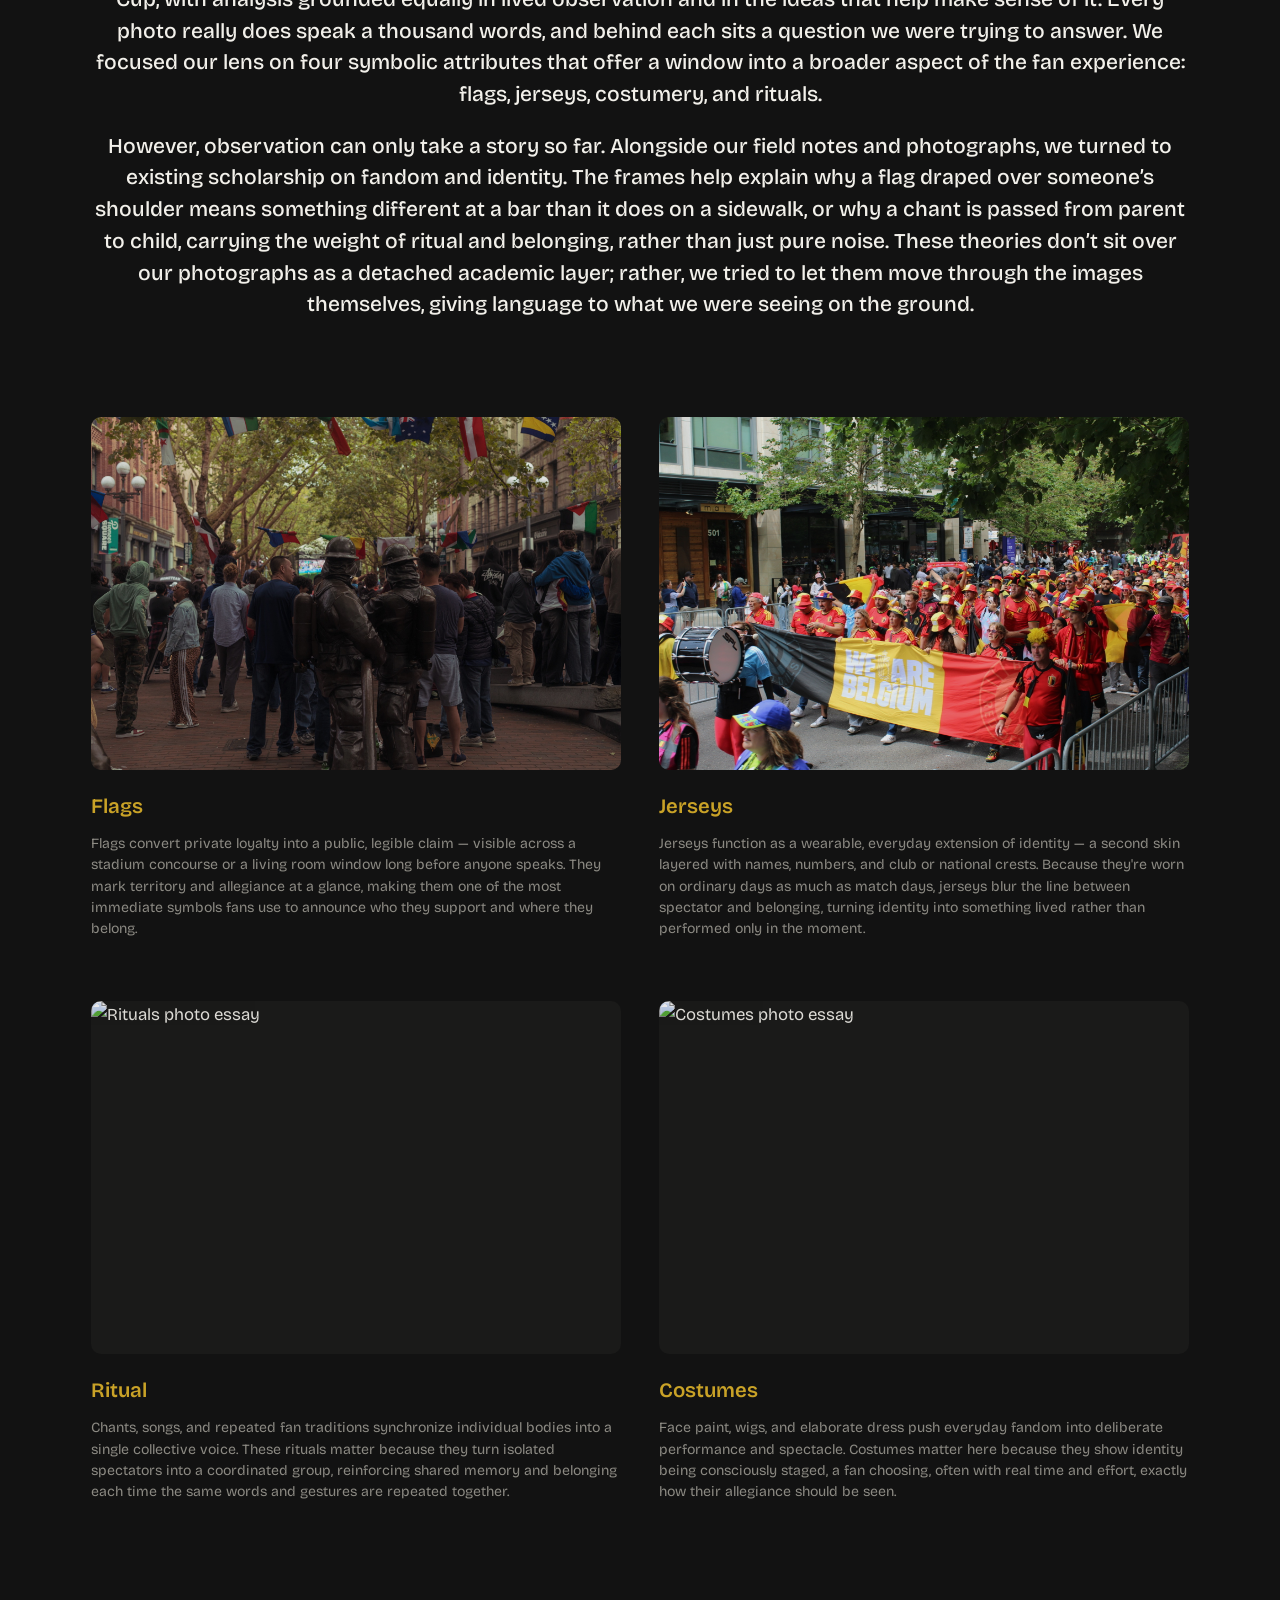
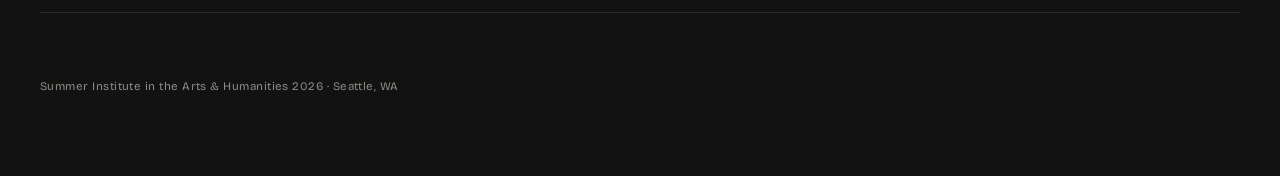
==== commit 59f1375e: "Rewrite Costumes and Flags essays, rework homepage hero, rename Ritual site-wide Replace the Costume" ====
--- a/index.html
+++ b/index.html
@@ -28,14 +28,48 @@
   <noscript><style>.loader { display: none; }</style></noscript>
 
   <!-- ============================================================
-       MASTHEAD — plain text only on the home page, on purpose.
-       No nav links here: the four photos below (plus the section
-       links under the hero title) are the only clickable things on
-       this page.
+       MASTHEAD — the section links (About/Methodology/Limitations)
+       sit top-right, next to the wordmark. The four category photos
+       further down are still the page's other interactive elements.
        ============================================================ -->
-  <header class="masthead container">
+  <header class="masthead masthead--home container">
     <span class="masthead__wordmark">Visual Fan Identity Library · A 2026 World Cup Field Study, Seattle WA</span>
+
+    <!-- ============================================================
+         SECTION LINKS — plain text, larger than the small mono nav
+         used elsewhere. Each plays a quick decode animation (see
+         script at the bottom of this file) before navigating.
+         ============================================================ -->
+    <nav class="section-links" aria-label="About this project">
+      <a href="about.html" class="section-link">About</a>
+      <a href="methodology.html" class="section-link">Methodology</a>
+      <a href="limitations.html" class="section-link">Limitations</a>
+    </nav>
   </header>
+
+  <!-- Scrolls past the masthead immediately, before the page paints,
+       so only the centered title fills the screen on load while the
+       masthead stays a normal part of the page (revealed by scrolling
+       up) — same technique used on the photo essay pages. -->
+  <script>
+    (function () {
+      if ('scrollRestoration' in history) { history.scrollRestoration = 'manual'; }
+      // Wait for the full document (including the 100vh hero) to be
+      // parsed — scrolling before that exists gets clamped back to ~0
+      // since the page isn't tall enough yet.
+      document.addEventListener('DOMContentLoaded', function () {
+        var header = document.querySelector('.masthead');
+        if (header) { window.scrollTo(0, header.offsetHeight); }
+      });
+    })();
+  </script>
+
+  <!-- Bouncing "scroll to continue" cue, fixed to the viewport, that
+       fades out once the user starts scrolling — same behavior as on
+       the photo essay pages (see parallax.js). -->
+  <div class="essay-header__scroll-cue" aria-hidden="true">
+    <span class="essay-header__scroll-cue-icon"></span>
+  </div>
 
   <main>
     <!-- ============================================================
@@ -45,23 +79,12 @@
          ============================================================ -->
     <section class="hero container">
       <!-- ============================================================
-           HERO LEAD — headline + section links, sized to fill the
-           first viewport on their own so the Introduction copy below
-           sits below the fold until the user scrolls.
+           HERO LEAD — the headline alone, sized to fill the first
+           viewport on its own so the Introduction copy below sits
+           below the fold until the user scrolls.
            ============================================================ -->
       <div class="hero__lead">
         <h1 class="hero__title">How do fans use <em>symbols, ritual, &amp; nationality</em> to perform identity?</h1>
-
-        <!-- ============================================================
-             SECTION LINKS — plain text, centered, larger than the small
-             mono nav used elsewhere. Each plays a quick decode animation
-             (see script at the bottom of this file) before navigating.
-             ============================================================ -->
-        <nav class="section-links" aria-label="About this project">
-          <a href="about.html" class="section-link">About</a>
-          <a href="methodology.html" class="section-link">Methodology</a>
-          <a href="limitations.html" class="section-link">Limitations</a>
-        </nav>
       </div>
 
       <div class="hero__intro">
@@ -127,7 +150,6 @@
             <img class="photo-link__img" src="cover-flags.jpg" alt="Flags photo essay">
           </a>
           <div class="category__copy">
-            <span class="category__code">F-01</span>
             <h2 class="category__title">Flags</h2>
             <!-- EDIT ME -->
             <p class="category__blurb">
@@ -144,7 +166,6 @@
             <img class="photo-link__img" src="JerseyCoverPhoto.JPG" alt="Jerseys photo essay">
           </a>
           <div class="category__copy">
-            <span class="category__code">J-01</span>
             <h2 class="category__title">Jerseys</h2>
             <p class="category__blurb">
               Jerseys function as a wearable, everyday extension of identity — a second
@@ -161,8 +182,7 @@
             <img class="photo-link__img" src="Ritual_Photo0.jpg" alt="Rituals photo essay">
           </a>
           <div class="category__copy">
-            <span class="category__code">R-01</span>
-            <h2 class="category__title">Rituals</h2>
+            <h2 class="category__title">Ritual</h2>
             <p class="category__blurb">
               Chants, songs, and repeated fan traditions synchronize individual bodies
               into a single collective voice. These rituals matter because they turn
@@ -177,7 +197,6 @@
             <img class="photo-link__img" src="Costume_CoverPhoto.jpg" alt="Costumes photo essay">
           </a>
           <div class="category__copy">
-            <span class="category__code">C-01</span>
             <h2 class="category__title">Costumes</h2>
             <p class="category__blurb">
               Face paint, wigs, and elaborate dress push everyday fandom into deliberate
@@ -200,6 +219,7 @@
   </footer>
 
   <script src="loader.js"></script>
+  <script src="parallax.js"></script>
 
   <!-- ============================================================
        SECTION LINK ANIMATION — deliberately low-effort: on click,
--- a/styles.css
+++ b/styles.css
@@ -187,12 +187,27 @@
 
 /* -------------------------------------------------------------------------
    3. MASTHEAD + FOOTER
-   The home page masthead has NO nav — the four photos are the only
-   interactive elements on that page. Sub-pages carry a small text nav
-   for wayfinding between essays (see section 5, .site-nav).
+   The home page masthead carries the section links (About/
+   Methodology/Limitations) top-right instead of a small text nav —
+   sub-pages use .site-nav instead (see section 5).
    ------------------------------------------------------------------------- */
 .masthead {
   padding: clamp(2rem, 5vw, 3.5rem) 0 clamp(1.5rem, 4vw, 2.5rem);
+}
+
+.masthead--home {
+  display: flex;
+  align-items: center;
+  justify-content: space-between;
+  flex-wrap: wrap;
+  gap: 0.75rem 2rem;
+}
+
+/* Inside the masthead, the section links sit inline top-right instead
+   of centered in their own block below the title. */
+.masthead--home .section-links {
+  margin: 0;
+  justify-content: flex-end;
 }
 
 .masthead__wordmark {
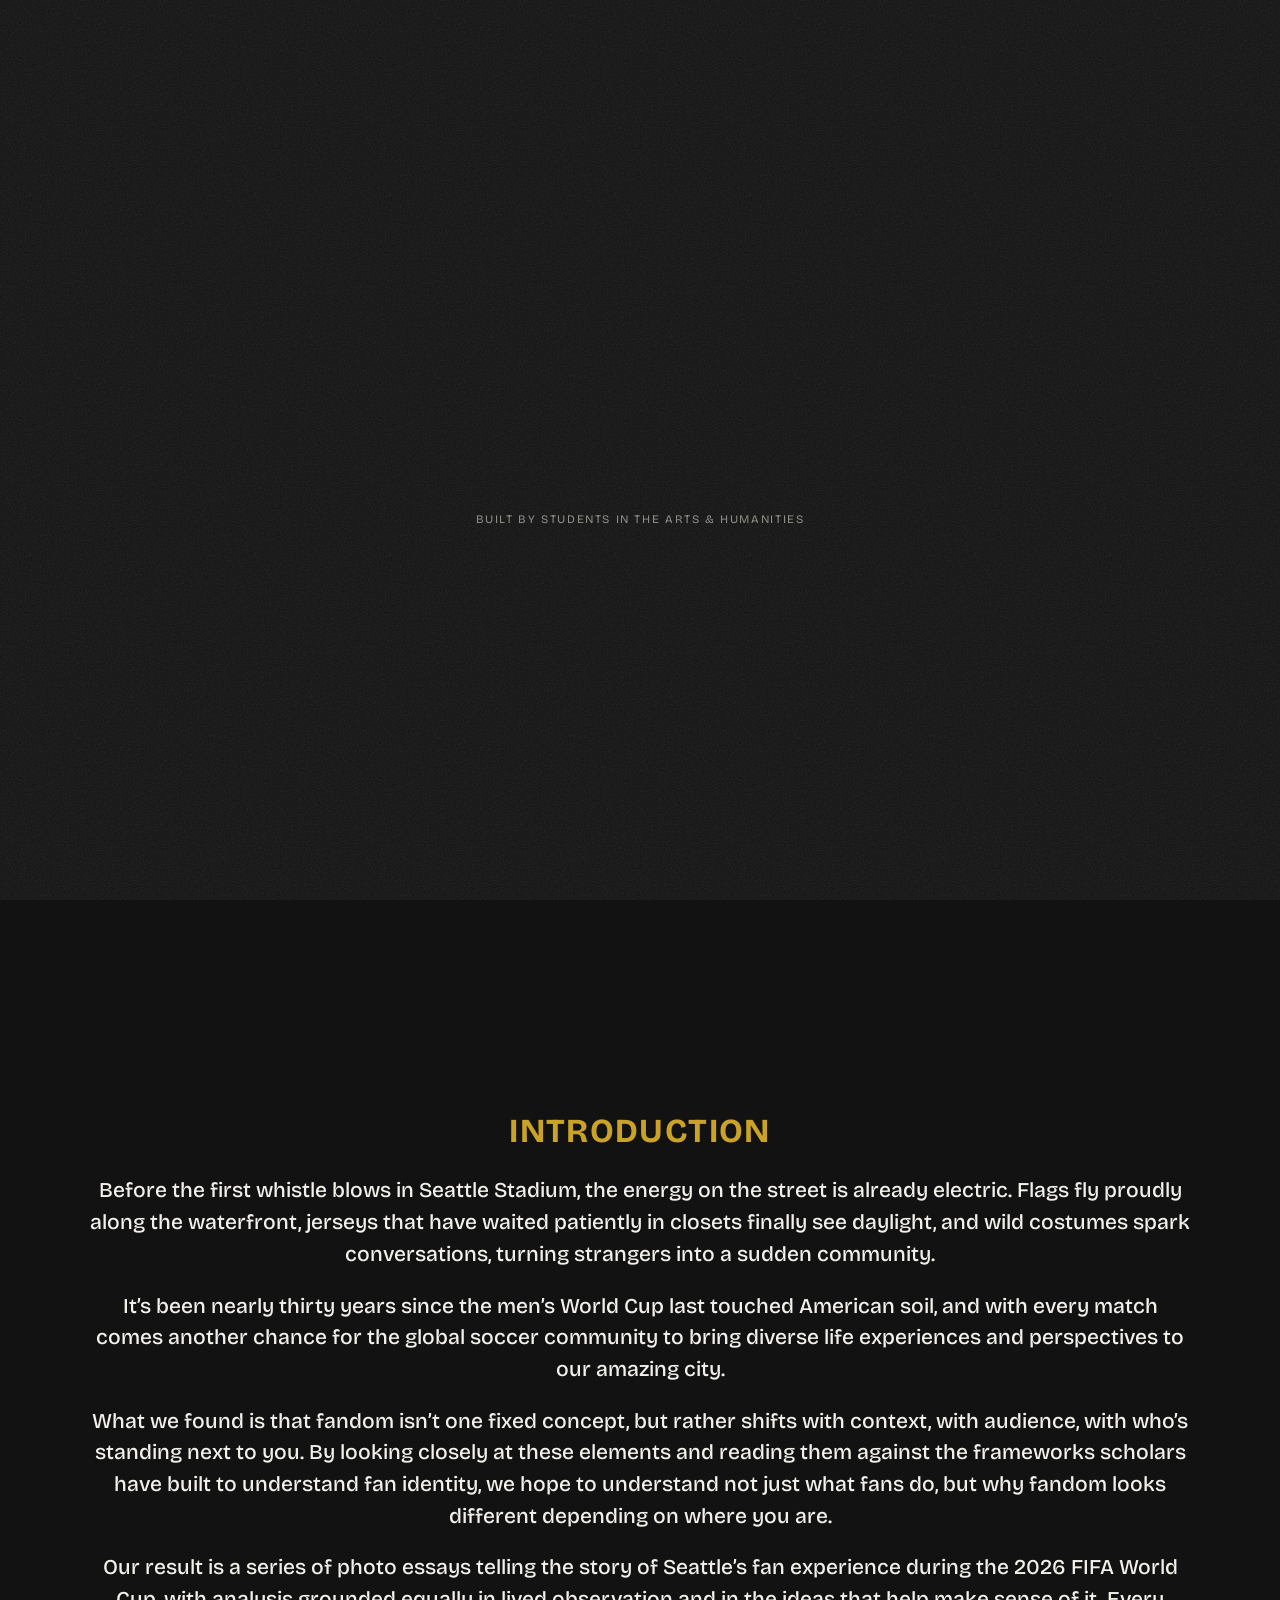
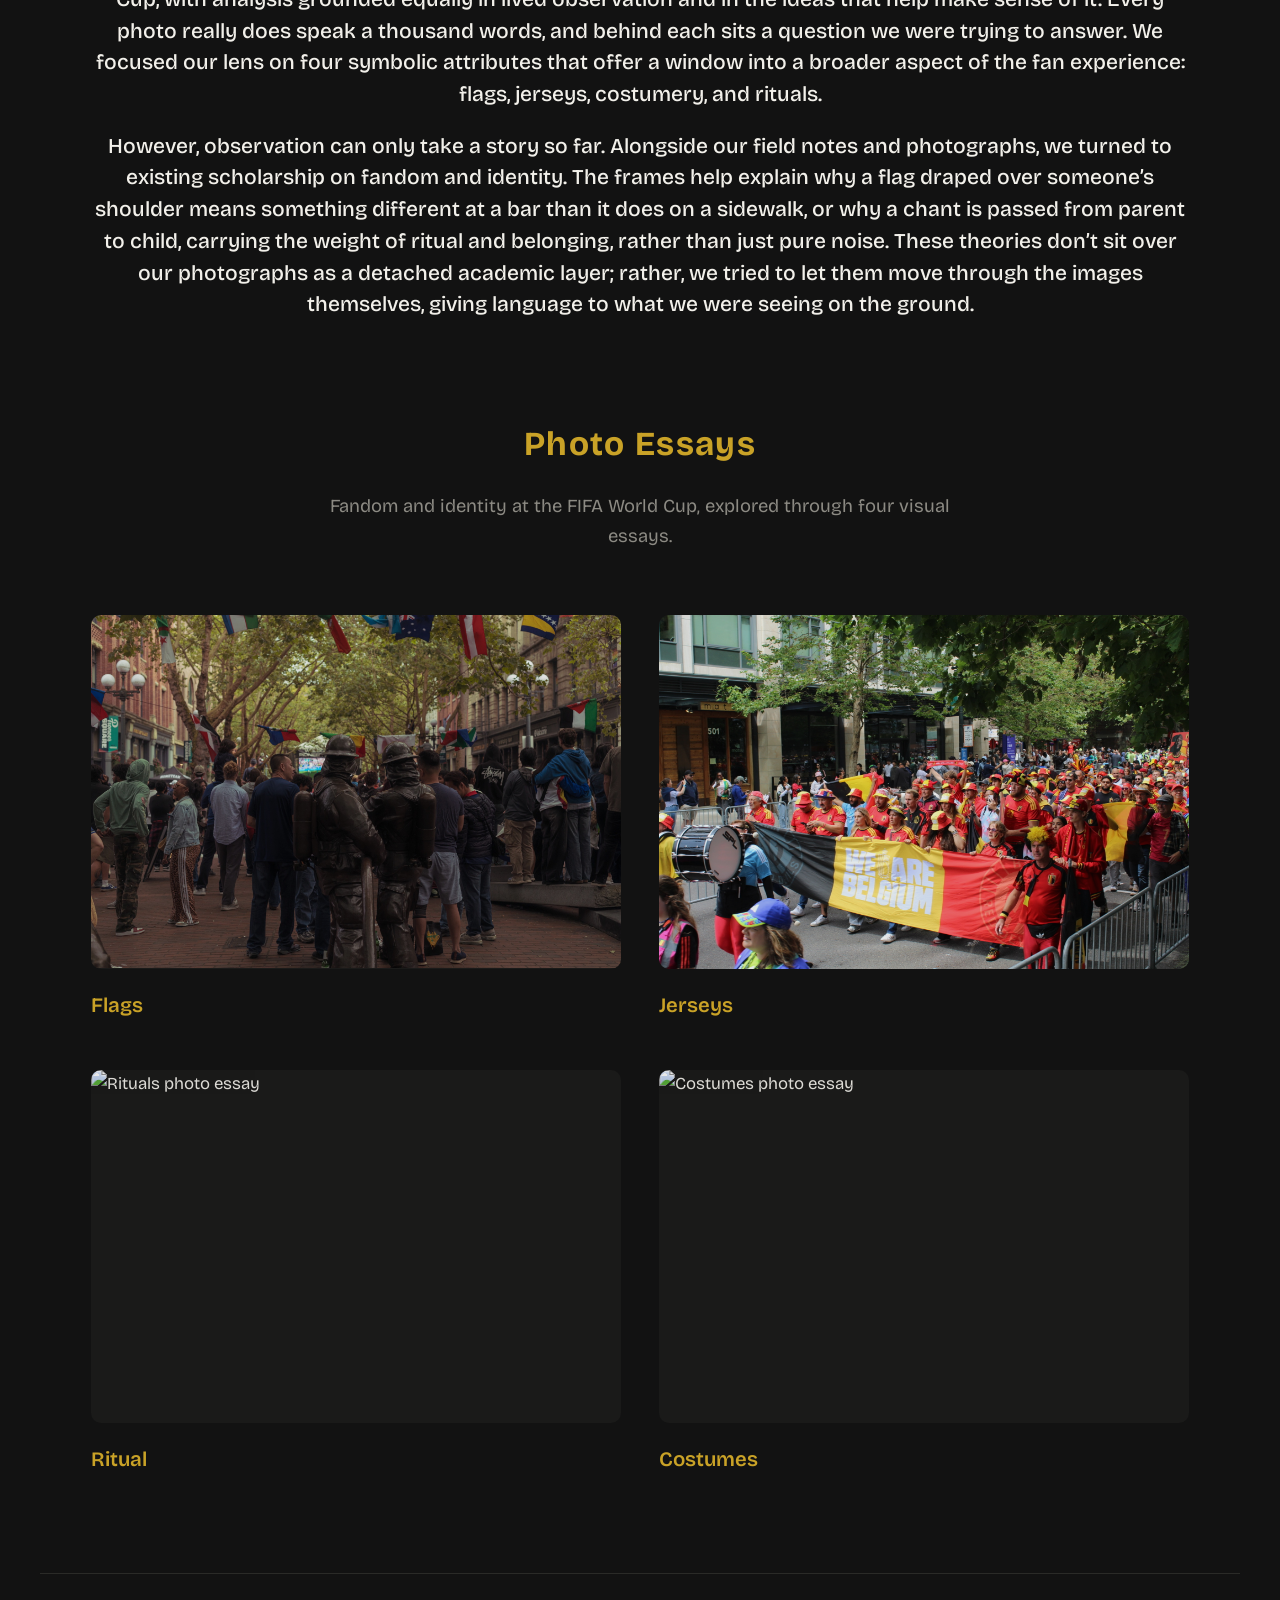
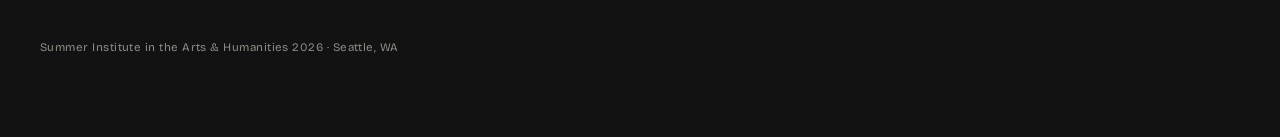
==== commit 7a6f593e: "Restructure Methodology dropdowns, clean up homepage grid, add Jerseys bibliography Move Analysis ab" ====
--- a/index.html
+++ b/index.html
@@ -44,6 +44,7 @@
       <a href="about.html" class="section-link">About</a>
       <a href="methodology.html" class="section-link">Methodology</a>
       <a href="limitations.html" class="section-link">Limitations</a>
+      <a href="gallery.html" class="section-link">Gallery</a>
     </nav>
   </header>
 
@@ -134,14 +135,18 @@
          CATEGORY LIST — the only interactive elements on this page.
          Each category is one <article class="category"> containing:
            1) a photo wrapped in <a class="photo-link"> — the ONLY link
-           2) a heading + short blurb underneath, as plain text (not a link)
+           2) a heading underneath, as plain text (not a link)
          All four photos share the same aspect ratio (set in styles.css)
          so they read as one consistent scrolling list.
          To reorder categories, move the whole <article>...</article>
-         block up or down. To edit a blurb, just rewrite the text inside
-         its <p class="category__blurb">.
+         block up or down.
          ============================================================ -->
     <section class="container">
+      <div class="category-list__intro">
+        <span class="category-list__title">Photo Essays</span>
+        <p class="category-list__subtitle">Fandom and identity at the FIFA World Cup, explored through four visual essays.</p>
+      </div>
+
       <div class="category-list">
 
         <article class="category">
@@ -151,13 +156,6 @@
           </a>
           <div class="category__copy">
             <h2 class="category__title">Flags</h2>
-            <!-- EDIT ME -->
-            <p class="category__blurb">
-              Flags convert private loyalty into a public, legible claim — visible across
-              a stadium concourse or a living room window long before anyone speaks. They
-              mark territory and allegiance at a glance, making them one of the most
-              immediate symbols fans use to announce who they support and where they belong.
-            </p>
           </div>
         </article>
 
@@ -167,13 +165,6 @@
           </a>
           <div class="category__copy">
             <h2 class="category__title">Jerseys</h2>
-            <p class="category__blurb">
-              Jerseys function as a wearable, everyday extension of identity — a second
-              skin layered with names, numbers, and club or national crests. Because
-              they're worn on ordinary days as much as match days, jerseys blur the line
-              between spectator and belonging, turning identity into something lived
-              rather than performed only in the moment.
-            </p>
           </div>
         </article>
 
@@ -183,12 +174,6 @@
           </a>
           <div class="category__copy">
             <h2 class="category__title">Ritual</h2>
-            <p class="category__blurb">
-              Chants, songs, and repeated fan traditions synchronize individual bodies
-              into a single collective voice. These rituals matter because they turn
-              isolated spectators into a coordinated group, reinforcing shared memory and
-              belonging each time the same words and gestures are repeated together.
-            </p>
           </div>
         </article>
 
@@ -198,12 +183,6 @@
           </a>
           <div class="category__copy">
             <h2 class="category__title">Costumes</h2>
-            <p class="category__blurb">
-              Face paint, wigs, and elaborate dress push everyday fandom into deliberate
-              performance and spectacle. Costumes matter here because they show identity
-              being consciously staged, a fan choosing, often with real time and effort,
-              exactly how their allegiance should be seen.
-            </p>
           </div>
         </article>
 
--- a/styles.css
+++ b/styles.css
@@ -460,6 +460,29 @@
    separates them. Collapses to a single stacked column on small
    screens (see the SMALL SCREENS block below).
    ------------------------------------------------------------------------- */
+/* Section intro sitting above the grid, styled like the hero's
+   "Introduction" eyebrow (see .hero__intro .eyebrow) so the two read
+   as the same kind of section heading. */
+.category-list__intro {
+  text-align: center;
+  max-width: 60ch;
+  margin: 0 auto clamp(2.5rem, 6vw, 4rem);
+}
+
+.category-list__title {
+  display: block;
+  font-size: clamp(1.5rem, 3.5vw, 2.1rem);
+  font-weight: 700;
+  letter-spacing: 0.04em;
+  margin-bottom: 0.75rem;
+  color: var(--accent);
+}
+
+.category-list__subtitle {
+  color: var(--text-muted);
+  font-size: clamp(1rem, 1.8vw, 1.15rem);
+}
+
 .category-list {
   display: grid;
   grid-template-columns: repeat(2, 1fr);
@@ -1242,6 +1265,130 @@
 }
 
 /* -------------------------------------------------------------------------
+   5c. GALLERY — a click-to-enlarge grid, plus a full-screen lightbox
+   that doubles as "gallery mode" (arrow keys cycle through photos).
+   ------------------------------------------------------------------------- */
+.gallery-grid {
+  display: grid;
+  grid-template-columns: repeat(4, 1fr);
+  gap: var(--seam);
+}
+
+.gallery-grid__item {
+  position: relative;
+  display: block;
+  padding: 0;
+  margin: 0;
+  border: none;
+  background: var(--bg-elevated);
+  border-radius: 6px;
+  overflow: hidden;
+  aspect-ratio: 1 / 1;
+  cursor: pointer;
+}
+
+.gallery-grid__item img {
+  width: 100%;
+  height: 100%;
+  object-fit: cover;
+  display: block;
+  opacity: 0.88;
+  transition: transform 0.5s cubic-bezier(0.16, 1, 0.3, 1), opacity 0.3s ease;
+}
+
+.gallery-grid__item:hover img,
+.gallery-grid__item:focus-visible img {
+  transform: scale(1.05);
+  opacity: 1;
+}
+
+.lightbox {
+  position: fixed;
+  inset: 0;
+  z-index: 300;
+  display: flex;
+  align-items: center;
+  justify-content: center;
+  padding: clamp(1rem, 5vw, 3.5rem);
+  background: rgba(10, 10, 9, 0.95);
+  backdrop-filter: blur(8px);
+  -webkit-backdrop-filter: blur(8px);
+  opacity: 0;
+  visibility: hidden;
+  transition: opacity 0.25s ease;
+}
+
+.lightbox.is-open {
+  opacity: 1;
+  visibility: visible;
+}
+
+.lightbox__figure {
+  margin: 0;
+  max-width: 100%;
+  max-height: 100%;
+  display: flex;
+  flex-direction: column;
+  align-items: center;
+  gap: 0.75rem;
+}
+
+.lightbox__img {
+  display: block;
+  max-width: 100%;
+  max-height: calc(100vh - 8rem);
+  border-radius: 8px;
+  box-shadow: 0 20px 60px rgba(0, 0, 0, 0.5);
+}
+
+.lightbox__counter {
+  font-family: var(--font-mono);
+  font-size: 0.8rem;
+  letter-spacing: 0.06em;
+  color: var(--text-muted);
+}
+
+.lightbox__close,
+.lightbox__nav {
+  position: absolute;
+  display: flex;
+  align-items: center;
+  justify-content: center;
+  border: none;
+  background: rgba(255, 255, 255, 0.08);
+  color: var(--text);
+  cursor: pointer;
+  border-radius: 999px;
+  transition: background 0.2s ease, color 0.2s ease;
+}
+
+.lightbox__close:hover,
+.lightbox__nav:hover {
+  background: var(--accent);
+  color: var(--bg);
+}
+
+.lightbox__close {
+  top: clamp(1rem, 3vw, 1.75rem);
+  right: clamp(1rem, 3vw, 1.75rem);
+  width: 2.25rem;
+  height: 2.25rem;
+  font-size: 1.4rem;
+  line-height: 1;
+}
+
+.lightbox__nav {
+  top: 50%;
+  transform: translateY(-50%);
+  width: 2.75rem;
+  height: 2.75rem;
+  font-size: 1.2rem;
+}
+
+.lightbox__nav--prev { left: clamp(0.5rem, 3vw, 2rem); }
+.lightbox__nav--next { right: clamp(0.5rem, 3vw, 2rem); }
+
+/* -------------------------------------------------------------------------
    6. SMALL SCREENS
    ------------------------------------------------------------------------- */
 @media (max-width: 800px) {
@@ -1259,9 +1406,23 @@
   .author-grid {
     grid-template-columns: 1fr;
   }
+
+  .gallery-grid {
+    grid-template-columns: repeat(2, 1fr);
+  }
+
+  .lightbox__nav {
+    width: 2.25rem;
+    height: 2.25rem;
+    font-size: 1rem;
+  }
 }
 
 @media (max-width: 1000px) and (min-width: 801px) {
+  .gallery-grid {
+    grid-template-columns: repeat(3, 1fr);
+  }
+
   .ritual-photos-grid {
     grid-template-columns: repeat(2, 1fr);
   }
